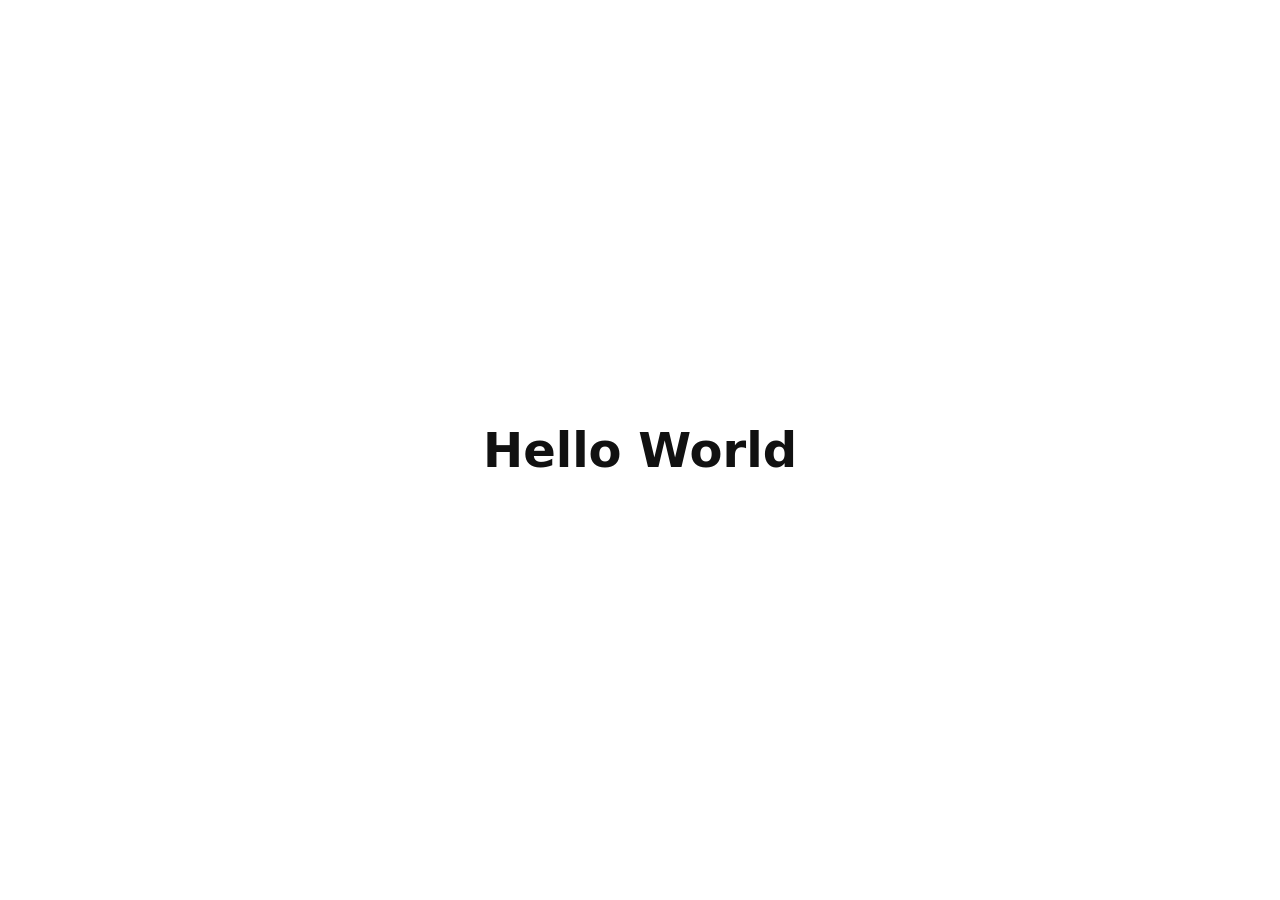
==== index.html @ fd2fc20e "Add hello world website template Co-Authored-By: Claude Opus 5.5 <noreply@anthropic.com>" ====
<!DOCTYPE html>
<html lang="en">
<head>
  <meta charset="UTF-8">
  <meta name="viewport" content="width=device-width, initial-scale=1.0">
  <title>disputeNews</title>
  <link rel="stylesheet" href="css/style.css">
</head>
<body>
  <main>
    <h1 id="greeting">Hello World</h1>
  </main>
  <script src="js/main.js"></script>
</body>
</html>
---- css/style.css ----
*,
*::before,
*::after {
  box-sizing: border-box;
}

body {
  margin: 0;
  min-height: 100vh;
  display: flex;
  align-items: center;
  justify-content: center;
  font-family: system-ui, -apple-system, "Segoe UI", Roboto, sans-serif;
  background: #ffffff;
  color: #111111;
}

h1 {
  font-size: 3rem;
  margin: 0;
}
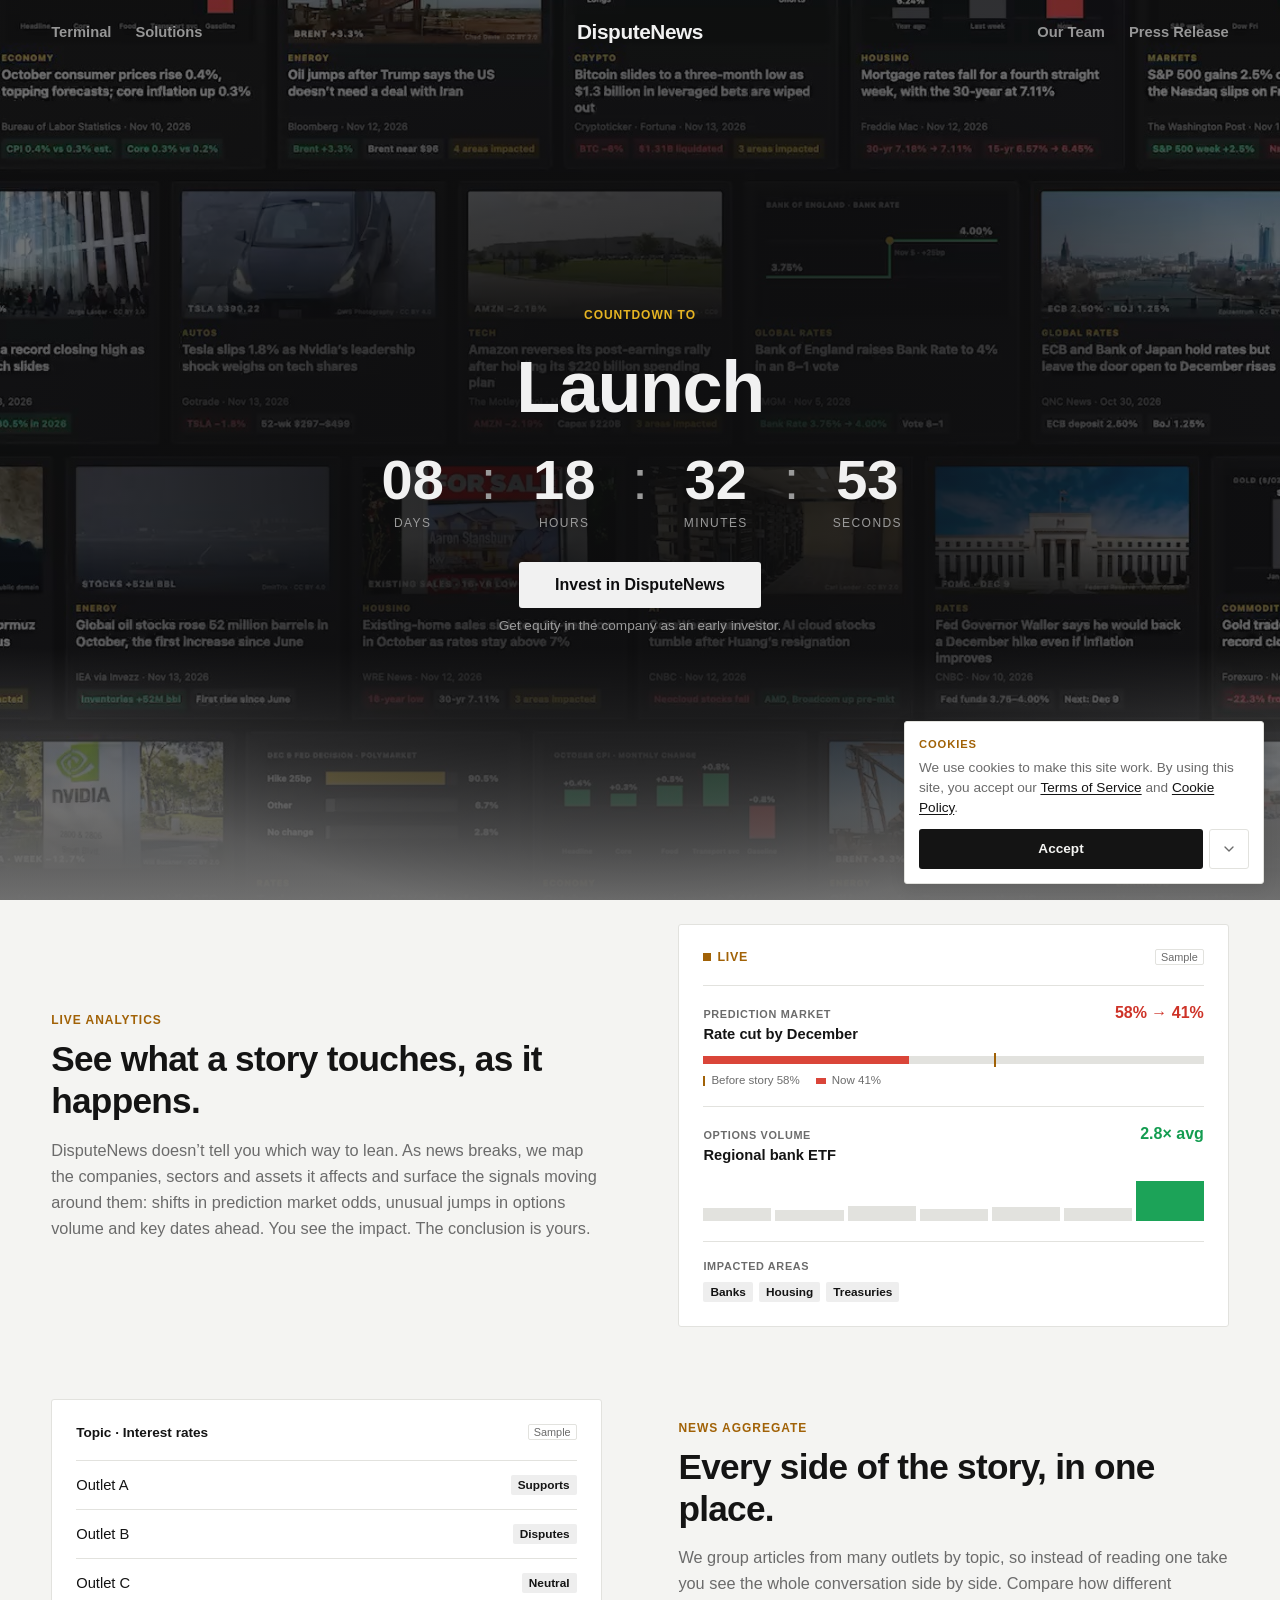
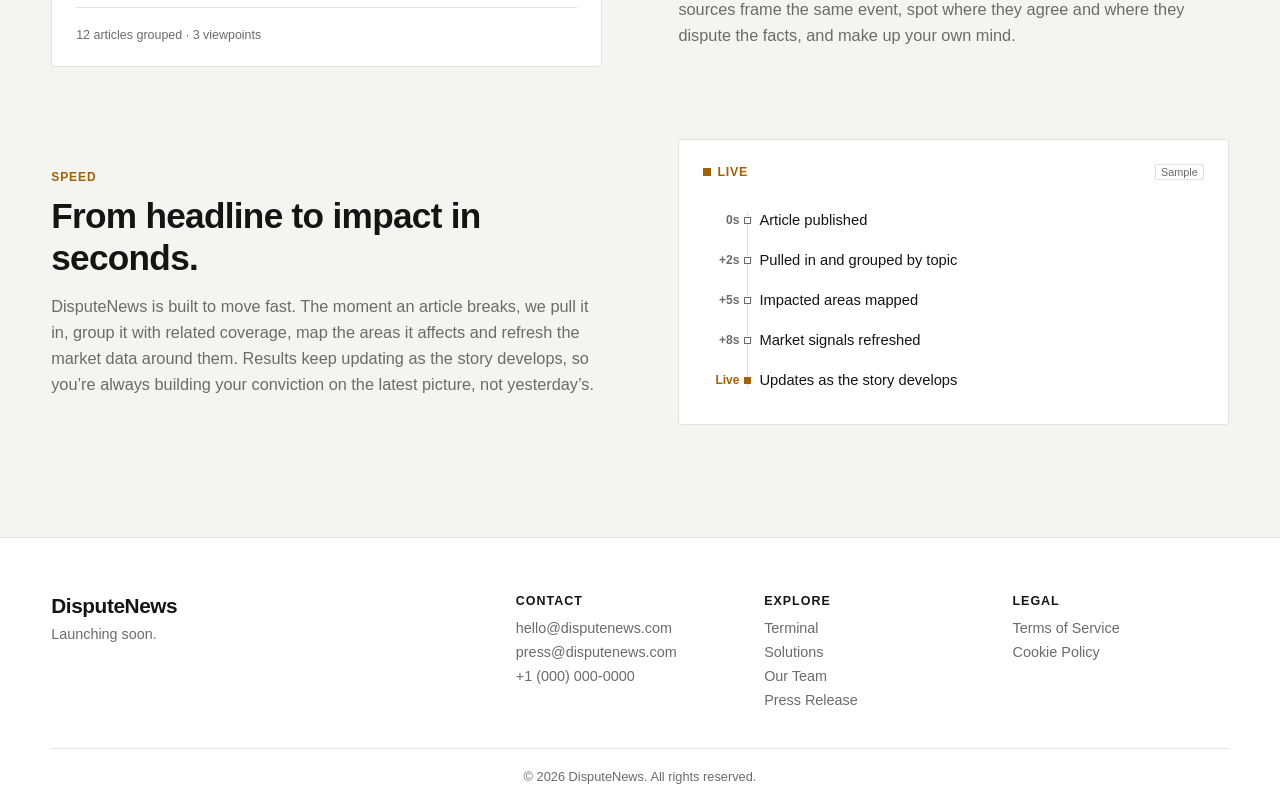
==== commit 8c7764af: "Build out DisputeNews site: pages, hero video, press releases - Homepage: hero video background, lau" ====
--- a/index.html
+++ b/index.html
@@ -3,13 +3,181 @@
 <head>
   <meta charset="UTF-8">
   <meta name="viewport" content="width=device-width, initial-scale=1.0">
-  <title>disputeNews</title>
+  <title>DisputeNews</title>
   <link rel="stylesheet" href="css/style.css">
 </head>
-<body>
+<body class="home">
+  <header class="site-header" id="site-header">
+    <div class="header-inner">
+      <nav class="header-nav header-nav-left" aria-label="Primary">
+        <a href="terminal.html">Terminal</a>
+        <a href="solutions.html">Solutions</a>
+      </nav>
+      <a href="./" class="brand">DisputeNews</a>
+      <nav class="header-nav header-nav-right" aria-label="Secondary">
+        <a href="team.html">Our Team</a>
+        <a href="press.html">Press Release</a>
+      </nav>
+    </div>
+  </header>
+
   <main>
-    <h1 id="greeting">Hello World</h1>
+    <section class="hero">
+      <div class="hero-media" aria-hidden="true">
+        <video class="hero-video" id="hero-video" autoplay muted loop playsinline preload="auto" poster="assets/video/hero-poster.jpg">
+          <source src="assets/video/hero.mp4" type="video/mp4">
+        </video>
+      </div>
+
+      <p class="eyebrow">Countdown to</p>
+      <h1>Launch</h1>
+
+      <div class="countdown" id="countdown" aria-live="polite">
+        <div class="unit"><span class="value" id="cd-days">00</span><span class="label">Days</span></div>
+        <span class="sep">:</span>
+        <div class="unit"><span class="value" id="cd-hours">00</span><span class="label">Hours</span></div>
+        <span class="sep">:</span>
+        <div class="unit"><span class="value" id="cd-minutes">00</span><span class="label">Minutes</span></div>
+        <span class="sep">:</span>
+        <div class="unit"><span class="value" id="cd-seconds">00</span><span class="label">Seconds</span></div>
+      </div>
+
+      <div class="invest">
+        <a href="#invest" class="btn-primary">Invest in DisputeNews</a>
+        <p class="invest-note">Get equity in the company as an early investor.</p>
+      </div>
+    </section>
+
+    <section class="features" aria-label="What DisputeNews offers">
+      <article class="feature" id="analytics">
+        <div class="feature-copy">
+          <span class="tag">Live Analytics</span>
+          <h2>See what a story touches, as it happens.</h2>
+          <p>DisputeNews doesn&rsquo;t tell you which way to lean. As news breaks, we map the companies, sectors and assets it affects and surface the signals moving around them: shifts in prediction market odds, unusual jumps in options volume and key dates ahead. You see the impact. The conclusion is yours.</p>
+        </div>
+        <div class="feature-visual card" aria-hidden="true">
+          <div class="visual-head">
+            <span class="live-badge">LIVE</span>
+            <span class="sample">Sample</span>
+          </div>
+
+          <div class="signal">
+            <div class="signal-top">
+              <span class="signal-label">Prediction market</span>
+              <span class="signal-move move neg" style="--s:.8">58% &rarr; 41%</span>
+            </div>
+            <p class="signal-name">Rate cut by December</p>
+            <div class="dist" style="--from:58%; --to:41%">
+              <span class="dist-fill bar-fill neg" style="--s:.8"></span>
+              <span class="dist-prev"></span>
+            </div>
+            <div class="dist-legend"><span><i class="key key-prev"></i>Before story 58%</span><span><i class="key key-now bar-fill neg" style="--s:.8"></i>Now 41%</span></div>
+          </div>
+
+          <div class="signal">
+            <div class="signal-top">
+              <span class="signal-label">Options volume</span>
+              <span class="signal-move move pos" style="--s:.9">2.8&times; avg</span>
+            </div>
+            <p class="signal-name">Regional bank ETF</p>
+            <div class="vol">
+              <span style="height:30%"></span><span style="height:26%"></span><span style="height:34%"></span>
+              <span style="height:28%"></span><span style="height:32%"></span><span style="height:29%"></span>
+              <span class="vol-jump bar-fill pos" style="height:92%; --s:.9"></span>
+            </div>
+          </div>
+
+          <div class="impacted">
+            <span class="impacted-label">Impacted areas</span>
+            <div class="chips">
+              <span class="chip-s">Banks</span>
+              <span class="chip-s">Housing</span>
+              <span class="chip-s">Treasuries</span>
+            </div>
+          </div>
+        </div>
+      </article>
+
+      <article class="feature feature-flip" id="aggregate">
+        <div class="feature-copy">
+          <span class="tag">News Aggregate</span>
+          <h2>Every side of the story, in one place.</h2>
+          <p>We group articles from many outlets by topic, so instead of reading one take you see the whole conversation side by side. Compare how different sources frame the same event, spot where they agree and where they dispute the facts, and make up your own mind.</p>
+        </div>
+        <div class="feature-visual card" aria-hidden="true">
+          <div class="visual-head">
+            <span class="topic">Topic &middot; Interest rates</span>
+            <span class="sample">Sample</span>
+          </div>
+          <ul class="source-rows">
+            <li><span class="src">Outlet A</span><span class="stance">Supports</span></li>
+            <li><span class="src">Outlet B</span><span class="stance">Disputes</span></li>
+            <li><span class="src">Outlet C</span><span class="stance">Neutral</span></li>
+          </ul>
+          <p class="visual-foot">12 articles grouped &middot; 3 viewpoints</p>
+        </div>
+      </article>
+
+      <article class="feature" id="speed">
+        <div class="feature-copy">
+          <span class="tag">Speed</span>
+          <h2>From headline to impact in seconds.</h2>
+          <p>DisputeNews is built to move fast. The moment an article breaks, we pull it in, group it with related coverage, map the areas it affects and refresh the market data around them. Results keep updating as the story develops, so you&rsquo;re always building your conviction on the latest picture, not yesterday&rsquo;s.</p>
+        </div>
+        <div class="feature-visual card" aria-hidden="true">
+          <div class="visual-head">
+            <span class="live-badge">LIVE</span>
+            <span class="sample">Sample</span>
+          </div>
+          <ol class="pipeline">
+            <li><span class="step-time">0s</span><span class="step-name">Article published</span></li>
+            <li><span class="step-time">+2s</span><span class="step-name">Pulled in and grouped by topic</span></li>
+            <li><span class="step-time">+5s</span><span class="step-name">Impacted areas mapped</span></li>
+            <li><span class="step-time">+8s</span><span class="step-name">Market signals refreshed</span></li>
+            <li class="step-live"><span class="step-time">Live</span><span class="step-name">Updates as the story develops</span></li>
+          </ol>
+        </div>
+      </article>
+    </section>
   </main>
+
+  <footer class="site-footer" id="contact">
+    <div class="footer-inner">
+      <div class="footer-col footer-brand">
+        <span class="brand">DisputeNews</span>
+        <p class="footer-tagline">Launching soon.</p>
+      </div>
+
+      <div class="footer-col">
+        <h2 class="footer-heading">Contact</h2>
+        <ul class="footer-list">
+          <li><a href="mailto:hello@disputenews.com">hello@disputenews.com</a></li>
+          <li><a href="mailto:press@disputenews.com">press@disputenews.com</a></li>
+          <li><a href="tel:+10000000000">+1 (000) 000-0000</a></li>
+        </ul>
+      </div>
+
+      <div class="footer-col">
+        <h2 class="footer-heading">Explore</h2>
+        <ul class="footer-list">
+          <li><a href="terminal.html">Terminal</a></li>
+          <li><a href="solutions.html">Solutions</a></li>
+          <li><a href="team.html">Our Team</a></li>
+          <li><a href="press.html">Press Release</a></li>
+        </ul>
+      </div>
+
+      <div class="footer-col">
+        <h2 class="footer-heading">Legal</h2>
+        <ul class="footer-list">
+          <li><a href="terms.html">Terms of Service</a></li>
+          <li><a href="cookies.html">Cookie Policy</a></li>
+        </ul>
+      </div>
+    </div>
+    <p class="footer-copy">&copy; <span id="year"></span> DisputeNews. All rights reserved.</p>
+  </footer>
+
   <script src="js/main.js"></script>
 </body>
 </html>
--- a/css/style.css
+++ b/css/style.css
@@ -4,18 +4,1424 @@
   box-sizing: border-box;
 }
 
+:root {
+  /* Theme tokens shared with the disputeNews app */
+  --bg: #f4f4f2; --surface: #ffffff; --text: #141414; --muted: #6b6b6b;
+  --line: #e2e2de;
+  --bull: #0e9f4f; --bear: #d92d20; --amber: #a16207; --accent: var(--amber);
+  --bar: #0a0a0a; --bar-fg: #ffffff; --bar-line: #222;
+  --r: 3px;
+  --header-h: 64px;
+  --page-bg: var(--bg);
+  /* Layout: content spans the screen with a responsive side margin */
+  --gutter: clamp(16px, 4vw, 72px);
+  --page-max: 1920px;   /* includes side padding; content lines up with the header on screens up to 1920px */
+}
+
+@media (prefers-color-scheme: dark) {
+  :root:not([data-theme="light"]) {
+    --bg: #0e0e0f; --surface: #18181a; --text: #f1f1f1; --muted: #9a9a9a;
+    --line: #2a2a2d;
+    --bull: #2ed47a; --bear: #ff4d4d; --amber: #e6b422; --accent: var(--amber);
+    --bar: #000000; --bar-line: #1f1f22;
+  }
+}
+
+:root[data-theme="dark"] {
+  --bg: #0e0e0f; --surface: #18181a; --text: #f1f1f1; --muted: #9a9a9a;
+  --line: #2a2a2d;
+  --bull: #2ed47a; --bear: #ff4d4d; --amber: #e6b422; --accent: var(--amber);
+  --bar: #000000; --bar-line: #1f1f22;
+}
+
+html {
+  scroll-behavior: smooth;
+}
+
 body {
   margin: 0;
+  font-family: -apple-system, BlinkMacSystemFont, "Segoe UI", Roboto, sans-serif;
+  background: var(--bg);
+  color: var(--text);
+  -webkit-tap-highlight-color: transparent;
+  transition: background 0.25s, color 0.25s;
+}
+
+a {
+  color: inherit;
+}
+
+/* ---------- Header ---------- */
+.site-header {
+  position: fixed;
+  inset: 0 0 auto 0;
+  height: var(--header-h);
+  z-index: 10;
+  background: transparent;
+  color: var(--text);
+  border-bottom: 1px solid transparent;
+  transition: background-color 0.25s ease, color 0.25s ease, border-color 0.25s ease;
+}
+
+/* Homepage: light header text while it floats over the dark hero video */
+body.home .site-header:not(.scrolled) {
+  color: #f1f1f1;
+}
+
+.site-header.scrolled {
+  background: var(--bar);
+  color: var(--bar-fg);
+  border-bottom-color: var(--bar-line);
+}
+
+.header-inner {
+  height: 100%;
+  max-width: var(--page-max);
+  margin: 0 auto;
+  padding: 0 var(--gutter);
+  display: grid;
+  grid-template-columns: 1fr auto 1fr;
+  align-items: center;
+}
+
+.brand {
+  font-size: 1.3rem;
+  font-weight: 700;
+  letter-spacing: -0.02em;
+  text-decoration: none;
+}
+
+.header-nav {
+  display: flex;
+  gap: 24px;
+}
+
+.header-nav-left {
+  justify-self: start;
+}
+
+.header-nav-right {
+  justify-self: end;
+}
+
+.header-nav a {
+  font-size: 0.92rem;
+  font-weight: 600;
+  text-decoration: none;
+  color: inherit;
+  opacity: 0.6;
+  transition: opacity 0.2s ease;
+}
+
+.header-nav a:hover {
+  opacity: 1;
+}
+
+/* ---------- Hero ---------- */
+.hero {
+  /* The hero is always dark so it matches the dark background video */
+  --bg: #0e0e0f; --surface: #18181a; --text: #f1f1f1; --muted: #9a9a9a;
+  --line: #2a2a2d; --amber: #e6b422; --accent: var(--amber);
+  background: var(--bg);
+  color: var(--text);
+  position: relative;
+  isolation: isolate;
+  overflow: hidden;
   min-height: 100vh;
-  display: flex;
+  padding: calc(var(--header-h) + 24px) var(--gutter) 48px;
+  display: flex;
+  flex-direction: column;
   align-items: center;
   justify-content: center;
-  font-family: system-ui, -apple-system, "Segoe UI", Roboto, sans-serif;
-  background: #ffffff;
-  color: #111111;
-}
-
-h1 {
-  font-size: 3rem;
-  margin: 0;
-}
+  text-align: center;
+  gap: 24px;
+}
+
+/* Hero background video: scrolling story cards, dimmed so the countdown stays readable */
+.hero-media {
+  position: absolute;
+  inset: 0;
+  z-index: -1;
+  background: var(--bg) url("../assets/video/hero-poster.jpg") center / cover no-repeat;
+}
+
+.hero-video {
+  width: 100%;
+  height: 100%;
+  object-fit: cover;
+  transition: opacity 0.5s ease;
+}
+
+.hero-video.fading {
+  opacity: 0;
+}
+
+.hero-media::after {
+  content: "";
+  position: absolute;
+  inset: 0;
+  background:
+    radial-gradient(ellipse 55% 50% at 50% 52%,
+      color-mix(in srgb, var(--bg) 92%, transparent) 0%,
+      color-mix(in srgb, var(--bg) 80%, transparent) 60%,
+      color-mix(in srgb, var(--bg) 58%, transparent) 100%),
+    linear-gradient(to bottom, transparent 72%, var(--page-bg) 100%);
+}
+
+@media (prefers-reduced-motion: reduce) {
+  .hero-video { display: none; }
+}
+
+.eyebrow {
+  margin: 0;
+  font-size: 0.75rem;
+  font-weight: 800;
+  text-transform: uppercase;
+  letter-spacing: 0.08em;
+  color: var(--amber);
+}
+
+.hero h1 {
+  margin: 0;
+  font-size: clamp(2.5rem, 8vw, 4.5rem);
+  letter-spacing: -0.02em;
+}
+
+.countdown {
+  display: flex;
+  align-items: flex-start;
+  gap: clamp(8px, 2vw, 20px);
+}
+
+.unit {
+  display: flex;
+  flex-direction: column;
+  align-items: center;
+  min-width: clamp(56px, 14vw, 96px);
+}
+
+.value {
+  font-size: clamp(2rem, 7vw, 3.5rem);
+  font-weight: 600;
+  font-variant-numeric: tabular-nums;
+  line-height: 1;
+}
+
+.label {
+  margin-top: 8px;
+  font-size: 0.75rem;
+  text-transform: uppercase;
+  letter-spacing: 0.12em;
+  color: var(--muted);
+}
+
+.sep {
+  font-size: clamp(2rem, 7vw, 3.5rem);
+  font-weight: 300;
+  line-height: 1;
+  color: var(--muted);
+}
+
+.invest {
+  display: flex;
+  flex-direction: column;
+  align-items: center;
+  gap: 10px;
+  margin-top: 8px;
+}
+
+.invest-note {
+  margin: 0;
+  font-size: 0.85rem;
+  color: var(--muted);
+}
+
+.btn-primary {
+  display: inline-block;
+  padding: 14px 36px;
+  border-radius: var(--r);
+  background: var(--text);
+  color: var(--bg);
+  font-weight: 600;
+  text-decoration: none;
+  transition: transform 0.15s ease, opacity 0.15s ease;
+}
+
+.btn-primary:hover {
+  opacity: 0.85;
+}
+
+.btn-primary:active {
+  transform: scale(0.97);
+}
+
+/* ---------- Feature sections ---------- */
+.features {
+  max-width: var(--page-max);
+  margin: 0 auto;
+  padding: 24px var(--gutter) 112px;
+  display: grid;
+  gap: 72px;
+}
+
+.feature {
+  display: grid;
+  grid-template-columns: 1fr 1fr;
+  gap: clamp(32px, 6vw, 120px);
+  align-items: center;
+  scroll-margin-top: calc(var(--header-h) + 24px);
+}
+
+.feature-flip .feature-copy {
+  order: 2;
+}
+
+.tag {
+  display: inline-block;
+  font-size: 0.75rem;
+  font-weight: 800;
+  letter-spacing: 0.08em;
+  text-transform: uppercase;
+  color: var(--amber);
+}
+
+.feature h2 {
+  margin: 10px 0 14px;
+  font-size: clamp(1.6rem, 3.5vw, 2.2rem);
+  line-height: 1.2;
+  letter-spacing: -0.02em;
+}
+
+.feature-copy p {
+  margin: 0;
+  font-size: 1.02rem;
+  line-height: 1.6;
+  color: var(--muted);
+}
+
+.card {
+  background: var(--surface);
+  border: 1px solid var(--line);
+  border-radius: var(--r);
+}
+
+.feature-visual {
+  padding: 24px;
+  display: grid;
+  gap: 20px;
+}
+
+.visual-head {
+  display: flex;
+  align-items: center;
+  justify-content: space-between;
+}
+
+.live-badge {
+  display: inline-flex;
+  align-items: center;
+  gap: 6px;
+  font-size: 0.78rem;
+  font-weight: 700;
+  letter-spacing: 0.06em;
+  color: var(--accent);
+}
+
+.live-badge::before {
+  content: "";
+  width: 8px;
+  height: 8px;
+  background: var(--accent);
+  animation: pulse 1.4s ease-in-out infinite;
+}
+
+@keyframes pulse {
+  50% { opacity: 0.25; }
+}
+
+.sample {
+  font-size: 0.68rem;
+  color: var(--muted);
+  border: 1px solid var(--line);
+  padding: 1px 5px;
+  border-radius: 2px;
+}
+
+.topic {
+  font-size: 0.85rem;
+  font-weight: 700;
+}
+
+.up { color: var(--bull); }
+.down { color: var(--bear); }
+.hl { color: var(--amber); }
+
+.chips {
+  display: flex;
+  flex-wrap: wrap;
+  gap: 6px;
+}
+
+.chip-s,
+.stance {
+  display: inline-flex;
+  align-items: center;
+  gap: 4px;
+  font-size: 0.74rem;
+  font-weight: 700;
+  padding: 3px 7px;
+  border-radius: 2px;
+  font-variant-numeric: tabular-nums;
+}
+
+.chip-s.up, .stance.up { background: color-mix(in srgb, var(--bull) 14%, transparent); }
+.chip-s.down, .stance.down { background: color-mix(in srgb, var(--bear) 14%, transparent); }
+.chip-s.hl, .stance.hl { background: color-mix(in srgb, var(--amber) 16%, transparent); }
+
+.signal {
+  padding-top: 18px;
+  border-top: 1px solid var(--line);
+}
+
+.signal-top {
+  display: flex;
+  justify-content: space-between;
+  align-items: baseline;
+  gap: 10px;
+}
+
+.signal-label,
+.impacted-label {
+  font-size: 0.68rem;
+  font-weight: 800;
+  letter-spacing: 0.06em;
+  text-transform: uppercase;
+  color: var(--muted);
+}
+
+.signal-move {
+  font-weight: 800;
+  font-variant-numeric: tabular-nums;
+}
+
+.signal-name {
+  margin: 4px 0 14px;
+  font-size: 0.92rem;
+  font-weight: 600;
+}
+
+/* Prediction market: probability now, with a tick where it was before the story */
+.dist {
+  position: relative;
+  height: 8px;
+  background: var(--line);
+}
+
+.dist-fill {
+  position: absolute;
+  inset: 0 auto 0 0;
+  width: var(--to);
+  background: var(--text);
+}
+
+.dist-prev {
+  position: absolute;
+  top: -3px;
+  bottom: -3px;
+  left: var(--from);
+  width: 2px;
+  background: var(--amber);
+}
+
+.dist-legend {
+  display: flex;
+  gap: 16px;
+  margin-top: 10px;
+  font-size: 0.72rem;
+  color: var(--muted);
+}
+
+.key {
+  display: inline-block;
+  margin-right: 6px;
+  vertical-align: middle;
+}
+
+.key-prev {
+  width: 2px;
+  height: 10px;
+  background: var(--amber);
+}
+
+.key-now {
+  width: 10px;
+  height: 6px;
+  background: var(--text);
+}
+
+.stance {
+  background: color-mix(in srgb, var(--text) 7%, transparent);
+}
+
+/* Options volume: recent days, with today's jump highlighted */
+.vol {
+  display: flex;
+  align-items: flex-end;
+  gap: 4px;
+  height: 44px;
+}
+
+.vol span {
+  flex: 1;
+  background: var(--line);
+}
+
+.vol .vol-jump {
+  background: var(--amber);
+}
+
+.impacted {
+  display: grid;
+  gap: 10px;
+  padding-top: 18px;
+  border-top: 1px solid var(--line);
+}
+
+.chip-s:not(.up):not(.down):not(.hl):not(.pos):not(.neg) {
+  background: color-mix(in srgb, var(--text) 7%, transparent);
+}
+
+/* Direction of change: green = stat went up, red = stat went down.
+   --s (0 to 1) sets strength by size of the move, so small moves stay soft. */
+.pos { --dir: var(--bull); }
+.neg { --dir: var(--bear); }
+.move.pos, .move.neg { color: color-mix(in srgb, var(--dir) calc(50% + var(--s, .5) * 50%), var(--muted)); }
+.chip-s.pos, .chip-s.neg {
+  color: color-mix(in srgb, var(--dir) calc(55% + var(--s, .5) * 45%), var(--muted));
+  background: color-mix(in srgb, var(--dir) calc(5% + var(--s, .5) * 13%), transparent);
+}
+.bar-fill.pos, .bar-fill.neg { background: color-mix(in srgb, var(--dir) calc(35% + var(--s, .5) * 65%), var(--line)); }
+
+/* Speed: article-to-user pipeline */
+.pipeline {
+  list-style: none;
+  margin: 0;
+  padding: 0;
+  position: relative;
+}
+
+.pipeline::before {
+  content: "";
+  position: absolute;
+  top: 12px;
+  bottom: 12px;
+  left: 44px;
+  width: 1px;
+  background: var(--line);
+}
+
+.pipeline li {
+  position: relative;
+  display: grid;
+  grid-template-columns: 36px 1fr;
+  gap: 20px;
+  align-items: center;
+  padding: 12px 0;
+  font-size: 0.92rem;
+}
+
+.pipeline li::after {
+  content: "";
+  position: absolute;
+  left: 41px;
+  top: 50%;
+  width: 7px;
+  height: 7px;
+  margin-top: -3.5px;
+  background: var(--surface);
+  border: 1px solid var(--muted);
+}
+
+.step-time {
+  font-size: 0.75rem;
+  font-weight: 700;
+  font-variant-numeric: tabular-nums;
+  color: var(--muted);
+  text-align: right;
+}
+
+.step-live .step-time {
+  color: var(--accent);
+}
+
+.step-live::after {
+  background: var(--accent) !important;
+  border-color: var(--accent) !important;
+  animation: pulse 1.4s ease-in-out infinite;
+}
+
+@media (prefers-reduced-motion: reduce) {
+  .step-live::after { animation: none; }
+}
+
+.source-rows {
+  list-style: none;
+  margin: 0;
+  padding: 0;
+}
+
+.source-rows li {
+  display: flex;
+  justify-content: space-between;
+  align-items: center;
+  padding: 14px 0;
+  border-bottom: 1px solid var(--line);
+  font-size: 0.92rem;
+}
+
+.source-rows li:first-child {
+  border-top: 1px solid var(--line);
+}
+
+.visual-foot {
+  margin: 0;
+  font-size: 0.78rem;
+  color: var(--muted);
+}
+
+@media (prefers-reduced-motion: reduce) {
+  .live-badge::before { animation: none; }
+}
+
+/* ---------- Footer ---------- */
+.site-footer {
+  padding: 56px var(--gutter) 24px;
+  color: var(--muted);
+  font-size: 0.9rem;
+  background: var(--surface);
+  border-top: 1px solid var(--line);
+}
+
+.footer-inner {
+  max-width: var(--page-max);
+  margin: 0 auto;
+  display: grid;
+  grid-template-columns: 2fr 1fr 1fr 1fr;
+  gap: 32px;
+}
+
+.footer-brand .brand {
+  color: var(--text);
+}
+
+.footer-tagline {
+  margin: 8px 0 0;
+}
+
+.footer-heading {
+  margin: 0 0 12px;
+  font-size: 0.78rem;
+  font-weight: 800;
+  text-transform: uppercase;
+  letter-spacing: 0.08em;
+  color: var(--text);
+}
+
+.footer-list {
+  list-style: none;
+  margin: 0;
+  padding: 0;
+  display: grid;
+  gap: 8px;
+}
+
+.footer-list a {
+  text-decoration: none;
+  transition: color 0.2s ease;
+}
+
+.footer-list a:hover {
+  color: var(--text);
+}
+
+.footer-copy {
+  max-width: var(--page-max);
+  margin: 40px auto 0;
+  padding-top: 20px;
+  border-top: 1px solid var(--line);
+  font-size: 0.8rem;
+  text-align: center;
+}
+
+/* ---------- Legal pages ---------- */
+.legal {
+  max-width: 880px;
+  margin: 0 auto;
+  padding: calc(var(--header-h) + 48px) var(--gutter) 64px;
+  line-height: 1.65;
+}
+
+.legal h1 {
+  margin: 0;
+  font-size: clamp(2rem, 6vw, 2.75rem);
+  letter-spacing: -0.02em;
+}
+
+.legal h2 {
+  margin: 32px 0 8px;
+  font-size: 1.15rem;
+}
+
+.legal p {
+  margin: 0 0 12px;
+}
+
+.legal a {
+  color: var(--amber);
+}
+
+.legal-updated {
+  color: var(--muted);
+  font-size: 0.9rem;
+}
+
+.draft-note {
+  margin-bottom: 24px !important;
+  padding: 10px 14px;
+  border-left: 3px solid var(--amber);
+  border-radius: 0 var(--r) var(--r) 0;
+  background: color-mix(in srgb, var(--amber) 8%, var(--surface));
+  font-size: 0.88rem;
+}
+
+/* ---------- Team page ---------- */
+.team-page {
+  max-width: var(--page-max);
+  margin: 0 auto;
+  padding: calc(var(--header-h) + 64px) var(--gutter) 112px;
+}
+
+.team-intro {
+  max-width: 820px;
+}
+
+.team-intro h1 {
+  margin: 10px 0 16px;
+  font-size: clamp(2rem, 5vw, 2.8rem);
+  line-height: 1.15;
+  letter-spacing: -0.02em;
+}
+
+.team-intro p,
+.team-outcome p,
+.person p {
+  margin: 0;
+  line-height: 1.6;
+  color: var(--muted);
+}
+
+.team-intro p {
+  font-size: 1.05rem;
+}
+
+.team-grid {
+  display: grid;
+  grid-template-columns: 1fr 1fr;
+  gap: 16px;
+  margin: 48px 0;
+}
+
+.person {
+  padding: 20px;
+  display: grid;
+  gap: 14px;
+  align-content: start;
+}
+
+.person-head {
+  display: flex;
+  align-items: center;
+  gap: 12px;
+}
+
+.avatar {
+  width: 48px;
+  height: 48px;
+  flex: none;
+  display: grid;
+  place-items: center;
+  border-radius: var(--r);
+  background: color-mix(in srgb, var(--text) 8%, transparent);
+  font-weight: 700;
+  color: var(--muted);
+}
+
+.person-name {
+  margin: 0;
+  font-size: 1.1rem;
+}
+
+.person-role {
+  margin: 2px 0 0 !important;
+  font-size: 0.82rem;
+}
+
+.team-outcome {
+  max-width: 820px;
+  padding: 14px 16px;
+  border-left: 3px solid var(--amber);
+  border-radius: 0 var(--r) var(--r) 0;
+  background: color-mix(in srgb, var(--amber) 8%, var(--surface));
+}
+
+.team-outcome h2 {
+  margin: 0 0 6px;
+  font-size: 1.05rem;
+}
+
+/* ---------- Solutions page ---------- */
+.solutions-page {
+  max-width: var(--page-max);
+  margin: 0 auto;
+  padding: calc(var(--header-h) + 64px) var(--gutter) 112px;
+}
+
+.solution-grid {
+  display: grid;
+  grid-template-columns: repeat(auto-fit, minmax(340px, 1fr));
+  gap: 16px;
+  margin: 48px 0;
+}
+
+.solution {
+  padding: 22px;
+}
+
+.solution h2 {
+  margin: 8px 0 8px;
+  font-size: 1.25rem;
+  letter-spacing: -0.01em;
+}
+
+.solution > p {
+  margin: 0 0 14px;
+  line-height: 1.55;
+  color: var(--muted);
+}
+
+.solution-list {
+  list-style: none;
+  margin: 0;
+  padding: 0;
+}
+
+.solution-list li {
+  padding: 10px 0;
+  border-top: 1px solid var(--line);
+  font-size: 0.92rem;
+  line-height: 1.5;
+  color: var(--muted);
+}
+
+.solution-list strong {
+  color: var(--text);
+}
+
+.team-outcome a {
+  color: var(--text);
+}
+
+/* ---------- Terminal login ---------- */
+.auth-page {
+  min-height: 100vh;
+  display: grid;
+  place-items: center;
+  padding: calc(var(--header-h) + 32px) var(--gutter) 64px;
+}
+
+.auth-card {
+  width: 100%;
+  max-width: 380px;
+  padding: 28px 24px;
+}
+
+.auth-card h1 {
+  margin: 8px 0 4px;
+  font-size: 1.6rem;
+  letter-spacing: -0.02em;
+}
+
+.auth-sub {
+  margin: 0 0 22px;
+  color: var(--muted);
+  font-size: 0.92rem;
+}
+
+.auth-form {
+  display: grid;
+  gap: 14px;
+}
+
+.field {
+  display: grid;
+  gap: 6px;
+  font-size: 0.82rem;
+  font-weight: 600;
+}
+
+.field-row {
+  display: flex;
+  justify-content: space-between;
+}
+
+.field-link,
+.auth-foot a {
+  color: var(--muted);
+  font-weight: 500;
+}
+
+.field input {
+  width: 100%;
+  padding: 11px 12px;
+  border: 1px solid var(--line);
+  border-radius: var(--r);
+  background: var(--bg);
+  color: var(--text);
+  font: inherit;
+  font-size: 0.95rem;
+  font-weight: 400;
+}
+
+.field input:focus {
+  outline: 2px solid var(--amber);
+  outline-offset: -1px;
+  border-color: transparent;
+}
+
+.check {
+  display: flex;
+  align-items: center;
+  gap: 8px;
+  font-size: 0.85rem;
+  color: var(--muted);
+}
+
+.check input {
+  accent-color: var(--text);
+}
+
+.btn-block {
+  width: 100%;
+  margin-top: 4px;
+  border: 0;
+  font: inherit;
+  font-weight: 600;
+  cursor: pointer;
+  text-align: center;
+}
+
+.auth-msg {
+  margin: 0;
+  padding: 10px 12px;
+  border-left: 3px solid var(--amber);
+  border-radius: 0 var(--r) var(--r) 0;
+  background: color-mix(in srgb, var(--amber) 8%, var(--surface));
+  font-size: 0.85rem;
+}
+
+.auth-foot {
+  margin: 20px 0 0;
+  padding-top: 16px;
+  border-top: 1px solid var(--line);
+  font-size: 0.85rem;
+  color: var(--muted);
+  text-align: center;
+}
+
+/* ---------- Press pages ---------- */
+.press-page {
+  max-width: var(--page-max);
+  margin: 0 auto;
+  padding: calc(var(--header-h) + 64px) var(--gutter) 112px;
+}
+
+.release-head {
+  display: flex;
+  align-items: center;
+  justify-content: space-between;
+  gap: 16px;
+  margin: 48px 0 14px;
+}
+
+.release-head-title {
+  margin: 0;
+  font-size: 0.78rem;
+  font-weight: 800;
+  letter-spacing: 0.08em;
+  text-transform: uppercase;
+  color: var(--muted);
+}
+
+.scroll-btns {
+  display: flex;
+  gap: 6px;
+}
+
+.scroll-btns[hidden] {
+  display: none;
+}
+
+.scroll-btn {
+  width: 36px;
+  height: 36px;
+  display: grid;
+  place-items: center;
+  border: 1px solid var(--line);
+  border-radius: var(--r);
+  background: var(--surface);
+  color: var(--text);
+  font: inherit;
+  font-size: 1rem;
+  cursor: pointer;
+}
+
+.scroll-btn:disabled {
+  opacity: 0.35;
+  cursor: default;
+}
+
+/* Horizontal, swipeable row of release cards */
+.release-list {
+  display: flex;
+  gap: 16px;
+  overflow-x: auto;
+  scroll-snap-type: x mandatory;
+  scroll-behavior: smooth;
+  overscroll-behavior-x: contain;
+  /* Bleed to the screen edges so peeking cards aren't clipped at the page margin */
+  margin: 0 calc(-1 * var(--gutter)) 48px;
+  padding: 0 var(--gutter) 6px;
+  scroll-padding: 0 var(--gutter);
+  scrollbar-width: none;
+}
+
+.release-list::-webkit-scrollbar {
+  display: none;
+}
+
+.release-list:focus-visible {
+  outline: 2px solid var(--amber);
+  outline-offset: 4px;
+}
+
+.release-card {
+  /* One release fills the whole row; scroll sideways for the next */
+  flex: 0 0 100%;
+  scroll-snap-align: start;
+  padding: clamp(24px, 3vw, 40px);
+  display: flex;
+  flex-direction: column;
+  gap: 10px;
+}
+
+.release-card .release-link {
+  margin-top: auto;
+}
+
+.release-meta {
+  display: flex;
+  align-items: center;
+  gap: 10px;
+  font-size: 0.82rem;
+  color: var(--muted);
+}
+
+.release-kind {
+  font-size: 0.68rem;
+  font-weight: 800;
+  letter-spacing: 0.06em;
+  text-transform: uppercase;
+  color: var(--amber);
+}
+
+.release-card h2 {
+  margin: 0;
+  max-width: 1000px;
+  font-size: clamp(1.3rem, 2.4vw, 2rem);
+  line-height: 1.3;
+  letter-spacing: -0.01em;
+}
+
+.release-card h2 a {
+  text-decoration: none;
+}
+
+.release-card p {
+  margin: 0;
+  max-width: 820px;
+  line-height: 1.55;
+  color: var(--muted);
+}
+
+.release-link {
+  margin-top: 4px;
+  font-size: 0.9rem;
+  font-weight: 600;
+  color: var(--text);
+}
+
+.press-page .team-intro a {
+  color: var(--text);
+}
+
+.back-link {
+  display: inline-block;
+  margin-bottom: 20px;
+  font-size: 0.88rem;
+  color: var(--muted) !important;
+  text-decoration: none;
+}
+
+.release h1 {
+  margin: 10px 0 12px;
+  line-height: 1.15;
+}
+
+.release-sub {
+  font-size: 1.15rem;
+  color: var(--muted);
+  line-height: 1.5;
+}
+
+.release-points {
+  margin: 0 0 12px;
+  padding-left: 20px;
+}
+
+.release-points li {
+  margin-bottom: 10px;
+}
+
+.release-quote {
+  margin: 28px 0;
+  padding: 14px 18px;
+  border-left: 3px solid var(--amber);
+  border-radius: 0 var(--r) var(--r) 0;
+  background: color-mix(in srgb, var(--amber) 8%, var(--surface));
+}
+
+.release-quote p {
+  margin: 0 0 8px;
+  font-size: 1.08rem;
+}
+
+.release-quote footer {
+  font-size: 0.88rem;
+  color: var(--muted);
+}
+
+.release-disclaimer {
+  margin-top: 32px !important;
+  font-size: 0.82rem;
+  color: var(--muted);
+}
+
+.release-end {
+  text-align: center;
+  color: var(--muted);
+}
+
+/* ---------- Cookie notice ---------- */
+.cookie-notice {
+  position: fixed;
+  right: 16px;
+  bottom: 16px;
+  z-index: 20;
+  width: min(360px, calc(100vw - 32px));
+  padding: 14px;
+  background: var(--surface);
+  color: var(--text);
+  border: 1px solid var(--line);
+  border-radius: var(--r);
+  box-shadow: 0 4px 16px rgba(0, 0, 0, 0.08);
+  font-size: 0.85rem;
+  line-height: 1.45;
+  animation: notice-in 0.3s cubic-bezier(0.2, 0.8, 0.2, 1);
+}
+
+.cookie-notice .tag {
+  display: block;
+  margin-bottom: 6px;
+  font-size: 0.7rem;
+  font-weight: 800;
+  letter-spacing: 0.08em;
+  text-transform: uppercase;
+  color: var(--amber);
+}
+
+.cookie-notice p {
+  margin: 0 0 12px;
+  color: var(--muted);
+}
+
+.cookie-notice a {
+  color: var(--text);
+  text-decoration: underline;
+  text-underline-offset: 2px;
+}
+
+.cookie-actions {
+  display: flex;
+  gap: 6px;
+}
+
+.cookie-notice button {
+  border: 0;
+  border-radius: var(--r);
+  font: inherit;
+  font-weight: 600;
+  cursor: pointer;
+}
+
+.cookie-accept {
+  flex: 1;
+  padding: 10px 14px;
+  background: var(--text);
+  color: var(--bg);
+}
+
+.cookie-toggle {
+  width: 40px;
+  display: grid;
+  place-items: center;
+  background: transparent;
+  color: var(--muted);
+  border: 1px solid var(--line) !important;
+}
+
+.cookie-toggle svg {
+  transition: transform 0.2s ease;
+}
+
+.cookie-toggle[aria-expanded="true"] svg {
+  transform: rotate(180deg);
+}
+
+.cookie-options {
+  margin-top: 8px;
+  padding-top: 8px;
+  border-top: 1px solid var(--line);
+}
+
+.cookie-necessary {
+  padding: 4px 0;
+  background: none;
+  color: var(--muted);
+  font-size: 0.8rem;
+  font-weight: 500 !important;
+  text-decoration: underline;
+  text-underline-offset: 2px;
+}
+
+.cookie-necessary:hover {
+  color: var(--text);
+}
+
+.cookie-accept:active {
+  transform: scale(0.99);
+}
+
+@keyframes notice-in {
+  from { opacity: 0; transform: translateY(10px); }
+}
+
+@media (prefers-reduced-motion: reduce) {
+  .cookie-notice { animation: none; }
+}
+
+/* ---------- Menu button + drawer (narrow screens) ---------- */
+.menu-btn {
+  display: none;
+  width: 44px;
+  height: 44px;
+  margin-right: -10px;
+  place-items: center;
+  border: 0;
+  border-radius: var(--r);
+  background: none;
+  color: inherit;
+  cursor: pointer;
+}
+
+.menu-btn:active {
+  background: color-mix(in srgb, currentColor 12%, transparent);
+}
+
+.bars {
+  width: 22px;
+  height: 16px;
+  position: relative;
+}
+
+.bars span {
+  position: absolute;
+  left: 0;
+  width: 100%;
+  height: 2px;
+  background: currentColor;
+  transition: transform 0.25s, opacity 0.2s, top 0.25s;
+}
+
+.bars span:nth-child(1) { top: 0; }
+.bars span:nth-child(2) { top: 7px; }
+.bars span:nth-child(3) { top: 14px; }
+.menu-open .bars span:nth-child(1) { top: 7px; transform: rotate(45deg); }
+.menu-open .bars span:nth-child(2) { opacity: 0; }
+.menu-open .bars span:nth-child(3) { top: 7px; transform: rotate(-45deg); }
+
+.scrim {
+  position: fixed;
+  inset: 0;
+  z-index: 30;
+  background: rgba(0, 0, 0, 0.4);
+  opacity: 0;
+  pointer-events: none;
+  transition: opacity 0.25s;
+}
+
+.scrim.on {
+  opacity: 1;
+  pointer-events: auto;
+}
+
+.drawer {
+  position: fixed;
+  top: 0;
+  right: 0;
+  bottom: 0;
+  z-index: 31;
+  width: min(82vw, 320px);
+  padding: 16px 0;
+  background: var(--surface);
+  color: var(--text);
+  border-left: 1px solid var(--line);
+  transform: translateX(100%);
+  visibility: hidden;
+  transition: transform 0.3s cubic-bezier(0.2, 0.8, 0.2, 1), visibility 0s 0.3s;
+  display: flex;
+  flex-direction: column;
+}
+
+.drawer.on {
+  transform: none;
+  visibility: visible;
+  transition: transform 0.3s cubic-bezier(0.2, 0.8, 0.2, 1), visibility 0s;
+}
+
+.drawer-head {
+  display: flex;
+  align-items: center;
+  justify-content: space-between;
+  padding: 0 10px 12px 20px;
+  border-bottom: 1px solid var(--line);
+}
+
+.drawer-head .brand {
+  font-size: 1.15rem;
+}
+
+.drawer-list {
+  list-style: none;
+  margin: 0;
+  padding: 8px 0;
+}
+
+.drawer-list a {
+  display: block;
+  padding: 14px 20px;
+  font-size: 1rem;
+  font-weight: 600;
+  text-decoration: none;
+}
+
+.drawer-list a:active {
+  background: color-mix(in srgb, var(--text) 7%, transparent);
+}
+
+.drawer-list a[aria-current="page"] {
+  box-shadow: inset 3px 0 0 var(--amber);
+}
+
+body.no-scroll {
+  overflow: hidden;
+}
+
+@media (prefers-reduced-motion: reduce) {
+  .drawer, .scrim, .bars span { transition: none; }
+}
+
+/* ---------- Small screens ---------- */
+@media (max-width: 640px) {
+  /* With JS: brand on the left, all links move into the menu drawer */
+  .js .header-inner {
+    display: flex;
+    justify-content: space-between;
+  }
+  .js .header-nav {
+    display: none;
+  }
+  .js .menu-btn {
+    display: grid;
+  }
+  /* Without JS: fall back to links on a second row */
+  html:not(.js) {
+    --header-h: 92px;
+  }
+  html:not(.js) .header-inner {
+    display: flex;
+    flex-wrap: wrap;
+    justify-content: center;
+    align-content: center;
+    gap: 8px 14px;
+  }
+  html:not(.js) .brand {
+    order: -1;
+    flex-basis: 100%;
+    text-align: center;
+  }
+  html:not(.js) .header-nav {
+    gap: 14px;
+  }
+  html:not(.js) .header-nav a {
+    font-size: 0.85rem;
+  }
+  .footer-inner {
+    grid-template-columns: 1fr 1fr;
+  }
+  .features {
+    gap: 56px;
+  }
+  .feature {
+    grid-template-columns: 1fr;
+    gap: 24px;
+  }
+  .feature-flip .feature-copy {
+    order: 0;
+  }
+  .team-grid,
+  .solution-grid {
+    grid-template-columns: 1fr;
+  }
+  .footer-brand {
+    grid-column: 1 / -1;
+  }
+  .release-card {
+    flex-basis: 100%;
+  }
+}
+
+@media (max-width: 480px) {
+  .label {
+    font-size: 0.65rem;
+  }
+}
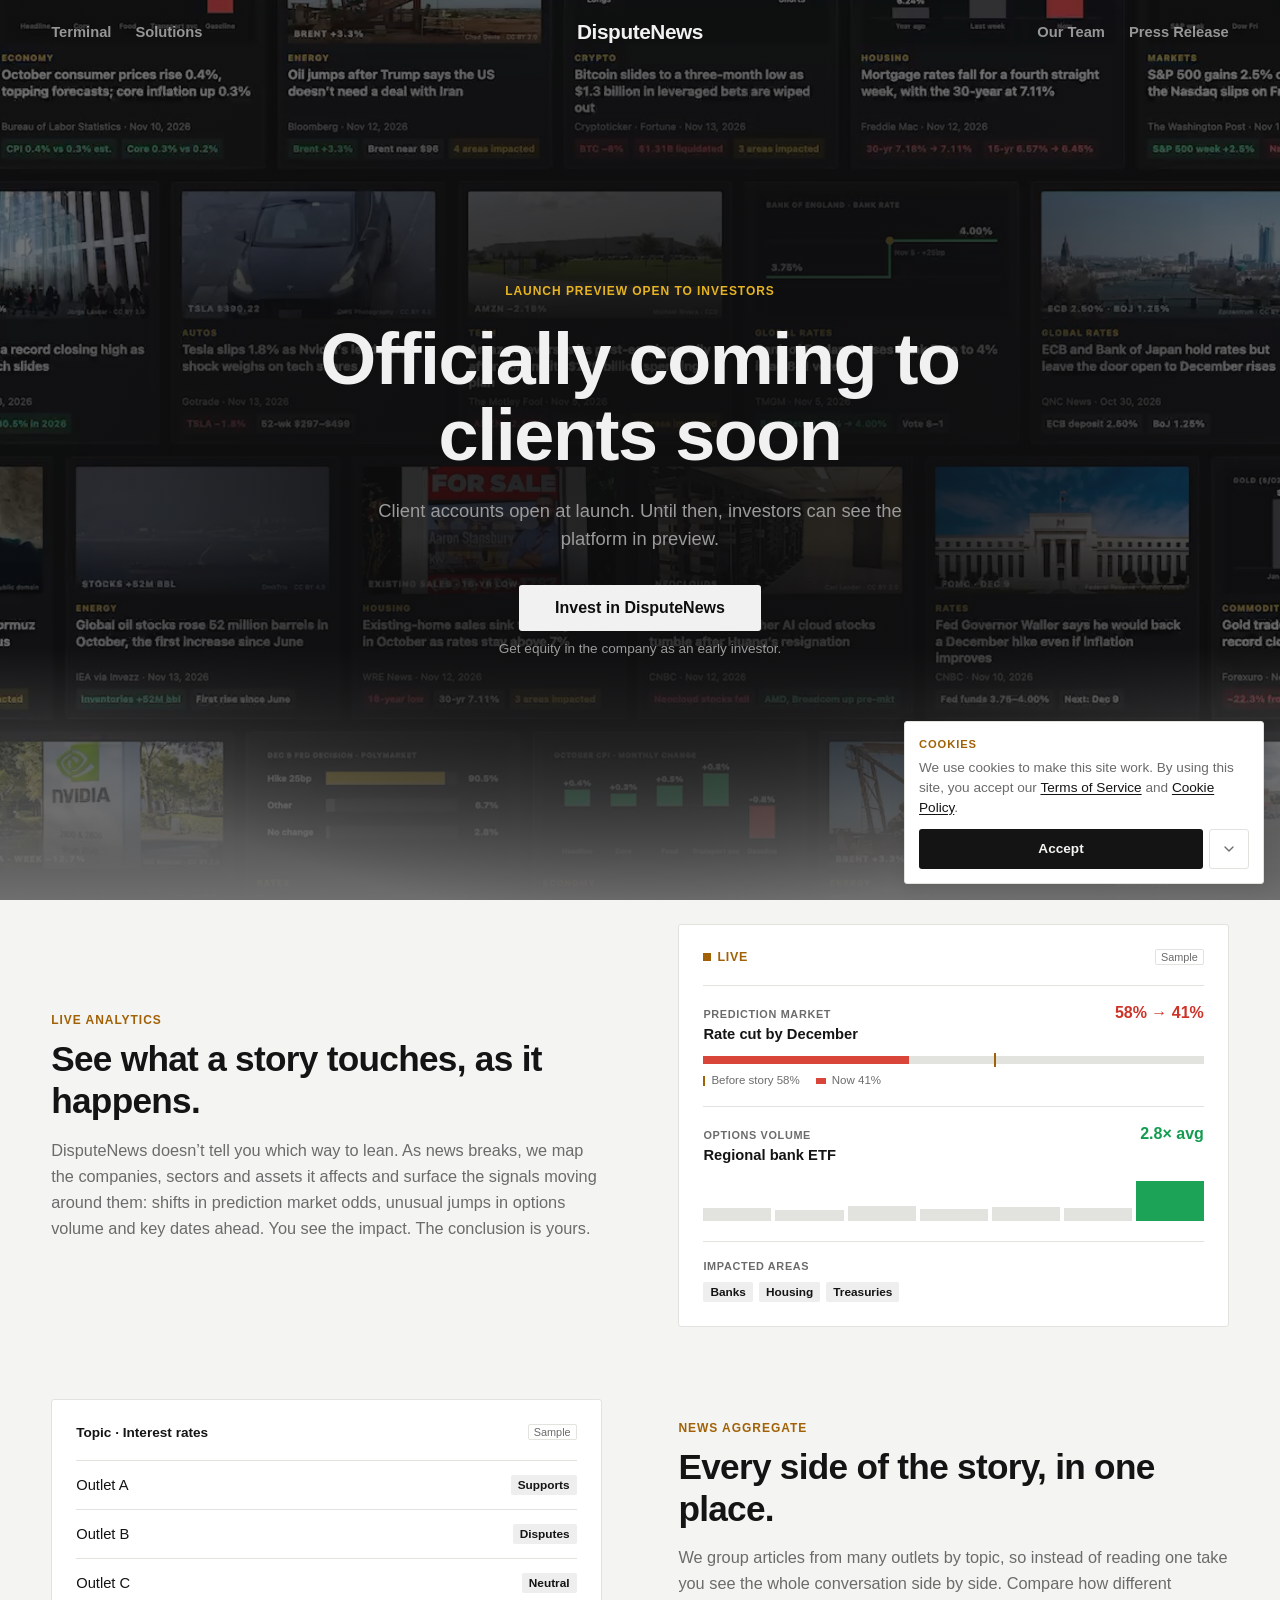
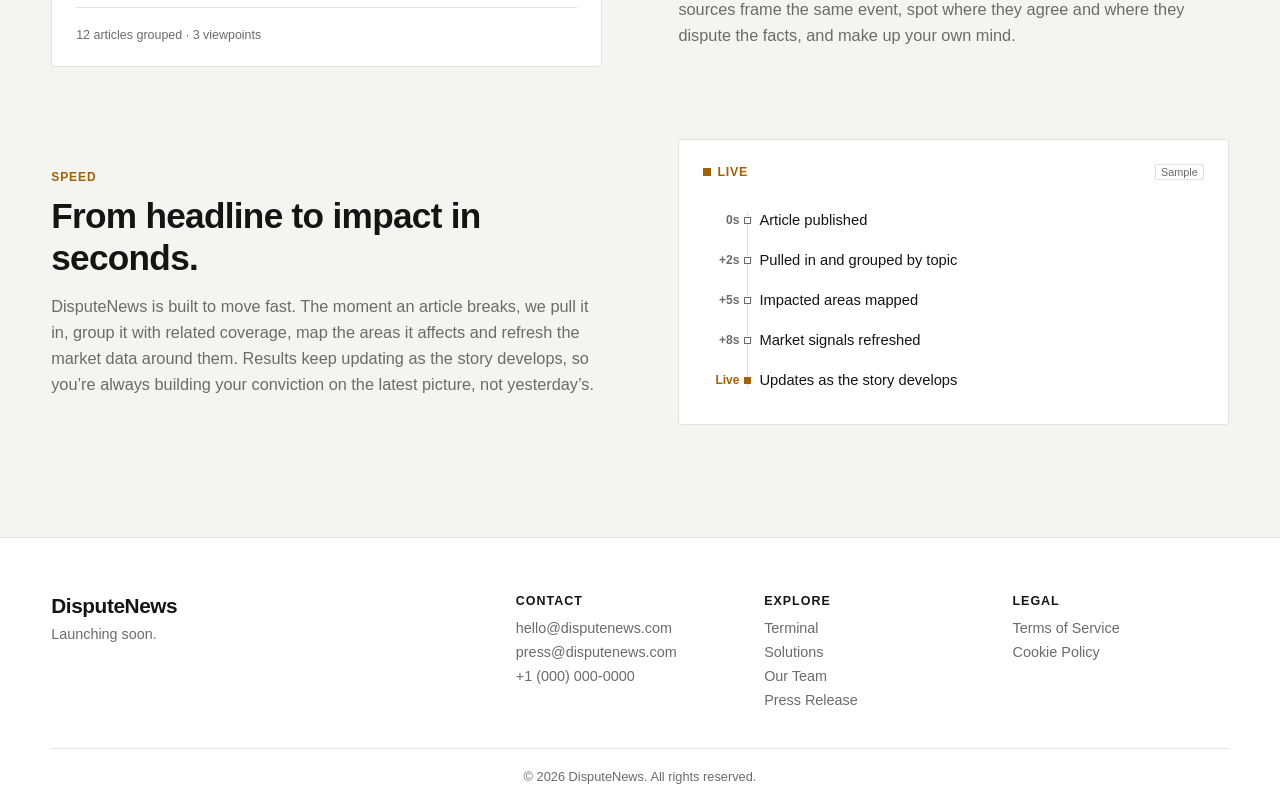
==== commit 8f5566e8: "Replace launch countdown with coming-soon message Co-Authored-By: Claude Opus 5.5 <noreply@anthropic" ====
--- a/index.html
+++ b/index.html
@@ -29,18 +29,9 @@
         </video>
       </div>
 
-      <p class="eyebrow">Countdown to</p>
-      <h1>Launch</h1>
-
-      <div class="countdown" id="countdown" aria-live="polite">
-        <div class="unit"><span class="value" id="cd-days">00</span><span class="label">Days</span></div>
-        <span class="sep">:</span>
-        <div class="unit"><span class="value" id="cd-hours">00</span><span class="label">Hours</span></div>
-        <span class="sep">:</span>
-        <div class="unit"><span class="value" id="cd-minutes">00</span><span class="label">Minutes</span></div>
-        <span class="sep">:</span>
-        <div class="unit"><span class="value" id="cd-seconds">00</span><span class="label">Seconds</span></div>
-      </div>
+      <p class="eyebrow">Launch preview open to investors</p>
+      <h1>Officially coming to clients soon</h1>
+      <p class="hero-sub">Client accounts open at launch. Until then, investors can see the platform in preview.</p>
 
       <div class="invest">
         <a href="#invest" class="btn-primary">Invest in DisputeNews</a>
--- a/css/style.css
+++ b/css/style.css
@@ -137,7 +137,7 @@
   gap: 24px;
 }
 
-/* Hero background video: scrolling story cards, dimmed so the countdown stays readable */
+/* Hero background video: scrolling story cards, dimmed so the headline stays readable */
 .hero-media {
   position: absolute;
   inset: 0;
@@ -183,42 +183,17 @@
 
 .hero h1 {
   margin: 0;
-  font-size: clamp(2.5rem, 8vw, 4.5rem);
+  max-width: 16ch;
+  font-size: clamp(2.25rem, 6.5vw, 4.5rem);
+  line-height: 1.05;
   letter-spacing: -0.02em;
 }
 
-.countdown {
-  display: flex;
-  align-items: flex-start;
-  gap: clamp(8px, 2vw, 20px);
-}
-
-.unit {
-  display: flex;
-  flex-direction: column;
-  align-items: center;
-  min-width: clamp(56px, 14vw, 96px);
-}
-
-.value {
-  font-size: clamp(2rem, 7vw, 3.5rem);
-  font-weight: 600;
-  font-variant-numeric: tabular-nums;
-  line-height: 1;
-}
-
-.label {
-  margin-top: 8px;
-  font-size: 0.75rem;
-  text-transform: uppercase;
-  letter-spacing: 0.12em;
-  color: var(--muted);
-}
-
-.sep {
-  font-size: clamp(2rem, 7vw, 3.5rem);
-  font-weight: 300;
-  line-height: 1;
+.hero-sub {
+  margin: 0;
+  max-width: 34rem;
+  font-size: clamp(1rem, 1.6vw, 1.15rem);
+  line-height: 1.5;
   color: var(--muted);
 }
 
@@ -945,12 +920,19 @@
   padding: calc(var(--header-h) + 64px) var(--gutter) 112px;
 }
 
+/* Vertical press release list (investor-relations style), 5 per page */
+.release-section {
+  margin: 48px 0;
+  scroll-margin-top: calc(var(--header-h) + 16px);
+}
+
 .release-head {
   display: flex;
-  align-items: center;
+  align-items: baseline;
   justify-content: space-between;
   gap: 16px;
-  margin: 48px 0 14px;
+  padding-bottom: 12px;
+  border-bottom: 2px solid var(--text);
 }
 
 .release-head-title {
@@ -959,80 +941,61 @@
   font-weight: 800;
   letter-spacing: 0.08em;
   text-transform: uppercase;
-  color: var(--muted);
-}
-
-.scroll-btns {
-  display: flex;
-  gap: 6px;
-}
-
-.scroll-btns[hidden] {
+}
+
+.release-count {
+  font-size: 0.82rem;
+  color: var(--muted);
+  font-variant-numeric: tabular-nums;
+}
+
+.release-list {
+  list-style: none;
+  margin: 0;
+  padding: 0;
+}
+
+.release-row {
+  display: grid;
+  grid-template-columns: 160px 1fr auto;
+  gap: clamp(16px, 3vw, 48px);
+  align-items: start;
+  padding: 26px 0;
+  border-bottom: 1px solid var(--line);
+}
+
+.release-row[hidden] {
   display: none;
 }
 
-.scroll-btn {
-  width: 36px;
-  height: 36px;
-  display: grid;
-  place-items: center;
-  border: 1px solid var(--line);
-  border-radius: var(--r);
-  background: var(--surface);
-  color: var(--text);
-  font: inherit;
-  font-size: 1rem;
-  cursor: pointer;
-}
-
-.scroll-btn:disabled {
-  opacity: 0.35;
-  cursor: default;
-}
-
-/* Horizontal, swipeable row of release cards */
-.release-list {
-  display: flex;
-  gap: 16px;
-  overflow-x: auto;
-  scroll-snap-type: x mandatory;
-  scroll-behavior: smooth;
-  overscroll-behavior-x: contain;
-  /* Bleed to the screen edges so peeking cards aren't clipped at the page margin */
-  margin: 0 calc(-1 * var(--gutter)) 48px;
-  padding: 0 var(--gutter) 6px;
-  scroll-padding: 0 var(--gutter);
-  scrollbar-width: none;
-}
-
-.release-list::-webkit-scrollbar {
-  display: none;
-}
-
-.release-list:focus-visible {
-  outline: 2px solid var(--amber);
-  outline-offset: 4px;
-}
-
-.release-card {
-  /* One release fills the whole row; scroll sideways for the next */
-  flex: 0 0 100%;
-  scroll-snap-align: start;
-  padding: clamp(24px, 3vw, 40px);
-  display: flex;
-  flex-direction: column;
-  gap: 10px;
-}
-
-.release-card .release-link {
-  margin-top: auto;
-}
-
-.release-meta {
-  display: flex;
-  align-items: center;
-  gap: 10px;
-  font-size: 0.82rem;
+.release-date {
+  padding-top: 2px;
+  font-size: 0.9rem;
+  font-weight: 600;
+  color: var(--muted);
+  font-variant-numeric: tabular-nums;
+}
+
+.release-body h3 {
+  margin: 6px 0 8px;
+  font-size: clamp(1.1rem, 1.6vw, 1.4rem);
+  line-height: 1.3;
+  letter-spacing: -0.01em;
+}
+
+.release-body h3 a {
+  text-decoration: none;
+}
+
+.release-body h3 a:hover {
+  text-decoration: underline;
+  text-underline-offset: 3px;
+}
+
+.release-body p {
+  margin: 0;
+  max-width: 820px;
+  line-height: 1.55;
   color: var(--muted);
 }
 
@@ -1044,30 +1007,52 @@
   color: var(--amber);
 }
 
-.release-card h2 {
-  margin: 0;
-  max-width: 1000px;
-  font-size: clamp(1.3rem, 2.4vw, 2rem);
-  line-height: 1.3;
-  letter-spacing: -0.01em;
-}
-
-.release-card h2 a {
-  text-decoration: none;
-}
-
-.release-card p {
-  margin: 0;
-  max-width: 820px;
-  line-height: 1.55;
-  color: var(--muted);
-}
-
 .release-link {
-  margin-top: 4px;
+  padding-top: 2px;
   font-size: 0.9rem;
   font-weight: 600;
   color: var(--text);
+  white-space: nowrap;
+}
+
+/* Pager */
+.pager {
+  display: flex;
+  align-items: center;
+  justify-content: center;
+  flex-wrap: wrap;
+  gap: 6px;
+  margin-top: 28px;
+}
+
+.pager[hidden] {
+  display: none;
+}
+
+.pager button {
+  min-width: 38px;
+  height: 38px;
+  padding: 0 12px;
+  border: 1px solid var(--line);
+  border-radius: var(--r);
+  background: var(--surface);
+  color: var(--text);
+  font: inherit;
+  font-size: 0.9rem;
+  font-weight: 600;
+  font-variant-numeric: tabular-nums;
+  cursor: pointer;
+}
+
+.pager button[aria-current="page"] {
+  background: var(--text);
+  color: var(--bg);
+  border-color: var(--text);
+}
+
+.pager button:disabled {
+  opacity: 0.35;
+  cursor: default;
 }
 
 .press-page .team-intro a {
@@ -1415,8 +1400,9 @@
   .footer-brand {
     grid-column: 1 / -1;
   }
-  .release-card {
-    flex-basis: 100%;
+  .release-row {
+    grid-template-columns: 1fr;
+    gap: 6px;
   }
 }
 
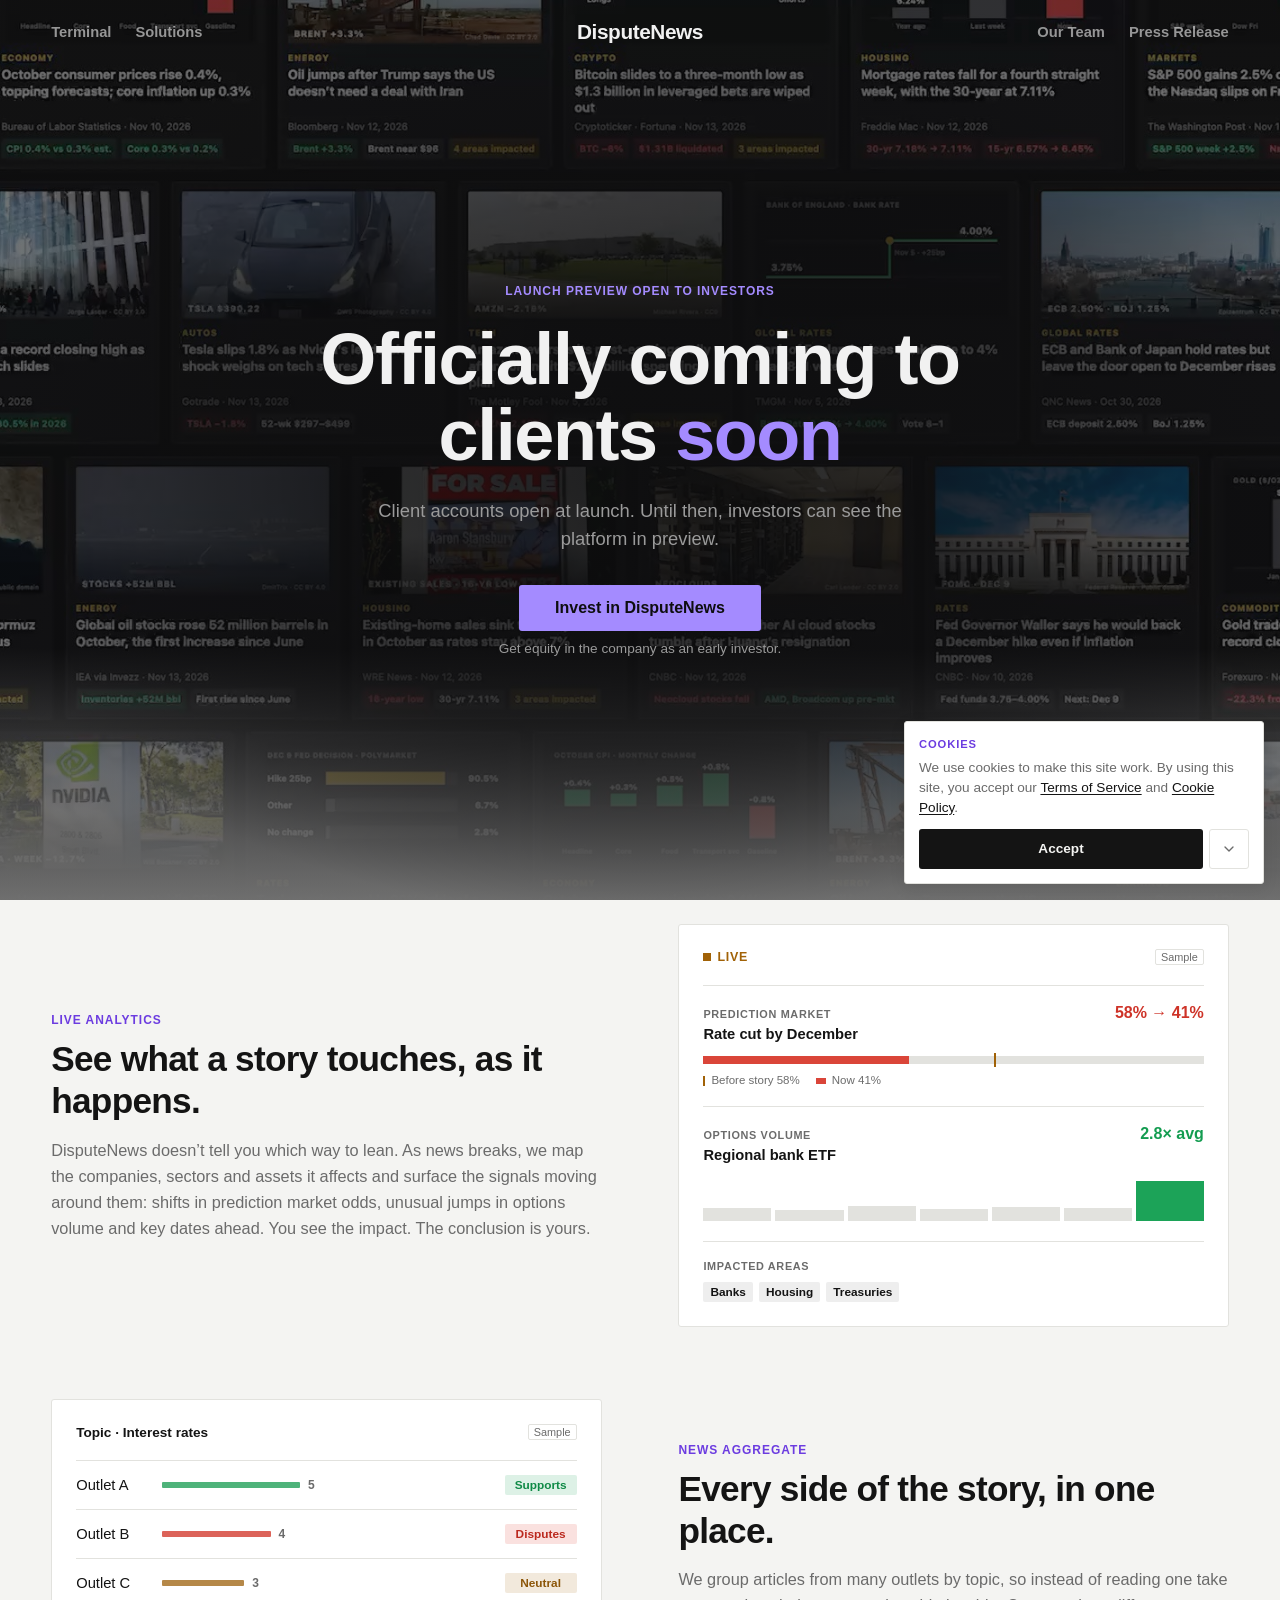
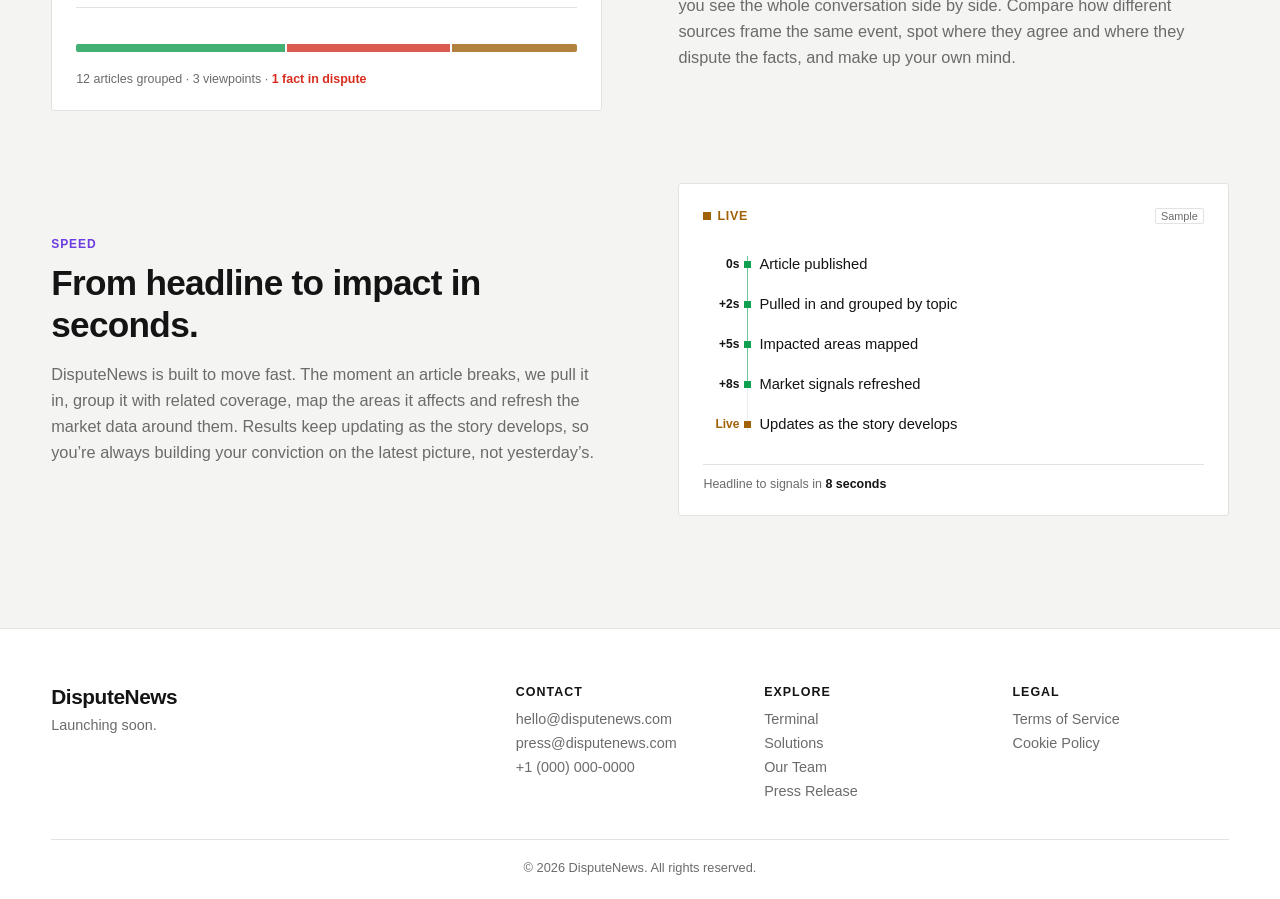
==== commit f0fd4716: "Signature purple accent, gold for live/alerts, more color in home examples Co-Authored-By: Claude Op" ====
--- a/index.html
+++ b/index.html
@@ -30,7 +30,7 @@
       </div>
 
       <p class="eyebrow">Launch preview open to investors</p>
-      <h1>Officially coming to clients soon</h1>
+      <h1>Officially coming to clients <span class="sig">soon</span></h1>
       <p class="hero-sub">Client accounts open at launch. Until then, investors can see the platform in preview.</p>
 
       <div class="invest">
@@ -101,11 +101,14 @@
             <span class="sample">Sample</span>
           </div>
           <ul class="source-rows">
-            <li><span class="src">Outlet A</span><span class="stance">Supports</span></li>
-            <li><span class="src">Outlet B</span><span class="stance">Disputes</span></li>
-            <li><span class="src">Outlet C</span><span class="stance">Neutral</span></li>
+            <li><span class="src">Outlet A</span><span class="src-share agree" style="--w:42%"><i></i><b>5</b></span><span class="stance agree">Supports</span></li>
+            <li><span class="src">Outlet B</span><span class="src-share dispute" style="--w:33%"><i></i><b>4</b></span><span class="stance dispute">Disputes</span></li>
+            <li><span class="src">Outlet C</span><span class="src-share mixed" style="--w:25%"><i></i><b>3</b></span><span class="stance mixed">Neutral</span></li>
           </ul>
-          <p class="visual-foot">12 articles grouped &middot; 3 viewpoints</p>
+          <div class="agree-split" title="Share of articles by viewpoint">
+            <span class="agree" style="--w:42%"></span><span class="dispute" style="--w:33%"></span><span class="mixed" style="--w:25%"></span>
+          </div>
+          <p class="visual-foot">12 articles grouped &middot; 3 viewpoints &middot; <span class="foot-hl">1 fact in dispute</span></p>
         </div>
       </article>
 
@@ -121,12 +124,13 @@
             <span class="sample">Sample</span>
           </div>
           <ol class="pipeline">
-            <li><span class="step-time">0s</span><span class="step-name">Article published</span></li>
-            <li><span class="step-time">+2s</span><span class="step-name">Pulled in and grouped by topic</span></li>
-            <li><span class="step-time">+5s</span><span class="step-name">Impacted areas mapped</span></li>
-            <li><span class="step-time">+8s</span><span class="step-name">Market signals refreshed</span></li>
+            <li class="step-done"><span class="step-time">0s</span><span class="step-name">Article published</span></li>
+            <li class="step-done"><span class="step-time">+2s</span><span class="step-name">Pulled in and grouped by topic</span></li>
+            <li class="step-done"><span class="step-time">+5s</span><span class="step-name">Impacted areas mapped</span></li>
+            <li class="step-done"><span class="step-time">+8s</span><span class="step-name">Market signals refreshed</span></li>
             <li class="step-live"><span class="step-time">Live</span><span class="step-name">Updates as the story develops</span></li>
           </ol>
+          <p class="visual-foot pipeline-foot">Headline to signals in <span class="foot-sig">8 seconds</span></p>
         </div>
       </article>
     </section>
--- a/css/style.css
+++ b/css/style.css
@@ -8,7 +8,7 @@
   /* Theme tokens shared with the disputeNews app */
   --bg: #f4f4f2; --surface: #ffffff; --text: #141414; --muted: #6b6b6b;
   --line: #e2e2de;
-  --bull: #0e9f4f; --bear: #d92d20; --amber: #a16207; --accent: var(--amber);
+  --bull: #0e9f4f; --bear: #d92d20; --amber: #a16207; --accent: var(--amber); --brand: #6c3ce0; --on-brand: #ffffff;
   --bar: #0a0a0a; --bar-fg: #ffffff; --bar-line: #222;
   --r: 3px;
   --header-h: 64px;
@@ -22,7 +22,7 @@
   :root:not([data-theme="light"]) {
     --bg: #0e0e0f; --surface: #18181a; --text: #f1f1f1; --muted: #9a9a9a;
     --line: #2a2a2d;
-    --bull: #2ed47a; --bear: #ff4d4d; --amber: #e6b422; --accent: var(--amber);
+    --bull: #2ed47a; --bear: #ff4d4d; --amber: #e6b422; --accent: var(--amber); --brand: #a48bff; --on-brand: #0e0e0f;
     --bar: #000000; --bar-line: #1f1f22;
   }
 }
@@ -30,7 +30,7 @@
 :root[data-theme="dark"] {
   --bg: #0e0e0f; --surface: #18181a; --text: #f1f1f1; --muted: #9a9a9a;
   --line: #2a2a2d;
-  --bull: #2ed47a; --bear: #ff4d4d; --amber: #e6b422; --accent: var(--amber);
+  --bull: #2ed47a; --bear: #ff4d4d; --amber: #e6b422; --accent: var(--amber); --brand: #a48bff; --on-brand: #0e0e0f;
   --bar: #000000; --bar-line: #1f1f22;
 }
 
@@ -121,7 +121,7 @@
 .hero {
   /* The hero is always dark so it matches the dark background video */
   --bg: #0e0e0f; --surface: #18181a; --text: #f1f1f1; --muted: #9a9a9a;
-  --line: #2a2a2d; --amber: #e6b422; --accent: var(--amber);
+  --line: #2a2a2d; --amber: #e6b422; --accent: var(--amber); --brand: #a48bff; --on-brand: #0e0e0f;
   background: var(--bg);
   color: var(--text);
   position: relative;
@@ -178,7 +178,7 @@
   font-weight: 800;
   text-transform: uppercase;
   letter-spacing: 0.08em;
-  color: var(--amber);
+  color: var(--brand);
 }
 
 .hero h1 {
@@ -215,8 +215,8 @@
   display: inline-block;
   padding: 14px 36px;
   border-radius: var(--r);
-  background: var(--text);
-  color: var(--bg);
+  background: var(--brand);
+  color: var(--on-brand);
   font-weight: 600;
   text-decoration: none;
   transition: transform 0.15s ease, opacity 0.15s ease;
@@ -257,8 +257,13 @@
   font-weight: 800;
   letter-spacing: 0.08em;
   text-transform: uppercase;
-  color: var(--amber);
-}
+  color: var(--brand);
+}
+
+/* Signature purple: one word in each page headline, the page/section label,
+   and the main call to action. Labels inside cards stay neutral. */
+.sig { color: var(--brand); }
+.tag-quiet { color: var(--muted); }
 
 .feature h2 {
   margin: 10px 0 14px;
@@ -477,6 +482,51 @@
 }
 .bar-fill.pos, .bar-fill.neg { background: color-mix(in srgb, var(--dir) calc(35% + var(--s, .5) * 65%), var(--line)); }
 
+/* News Aggregate sample: viewpoint colors.
+   green = supports, red = disputes, gold = neutral/mixed. Shares are article counts. */
+.agree { --vc: var(--bull); }
+.dispute { --vc: var(--bear); }
+.mixed { --vc: var(--amber); }
+.stance.agree, .stance.dispute, .stance.mixed {
+  color: color-mix(in srgb, var(--vc) 85%, var(--text));
+  background: color-mix(in srgb, var(--vc) 14%, transparent);
+}
+.src-share {
+  flex: 1;
+  display: flex;
+  align-items: center;
+  gap: 8px;
+  margin: 0 14px;
+  min-width: 0;
+}
+.src-share i {
+  display: block;
+  height: 6px;
+  width: var(--w);
+  background: color-mix(in srgb, var(--vc) 70%, var(--line));
+  border-radius: 1px;
+}
+.src-share b {
+  font-size: 0.75rem;
+  font-weight: 700;
+  color: var(--muted);
+  font-variant-numeric: tabular-nums;
+}
+.agree-split {
+  display: flex;
+  gap: 2px;
+  height: 8px;
+  margin-top: 16px;
+}
+.agree-split span {
+  width: var(--w);
+  background: color-mix(in srgb, var(--vc) 75%, var(--line));
+}
+.agree-split span:first-child { border-radius: 2px 0 0 2px; }
+.agree-split span:last-child { border-radius: 0 2px 2px 0; }
+.foot-hl { color: var(--bear); font-weight: 700; white-space: nowrap; }
+.foot-sig { color: var(--text); font-weight: 700; }
+
 /* Speed: article-to-user pipeline */
 .pipeline {
   list-style: none;
@@ -535,6 +585,22 @@
   animation: pulse 1.4s ease-in-out infinite;
 }
 
+/* Finished steps: green dot, green line up to the live step */
+.pipeline::before {
+  background: linear-gradient(var(--bull) 0 75%, var(--line) 75%);
+  opacity: 0.6;
+}
+.step-done::after {
+  background: var(--bull) !important;
+  border-color: var(--bull) !important;
+}
+.step-done .step-time { color: var(--text); }
+.pipeline-foot {
+  margin-top: 6px;
+  padding-top: 12px;
+  border-top: 1px solid var(--line);
+}
+
 @media (prefers-reduced-motion: reduce) {
   .step-live::after { animation: none; }
 }
@@ -652,7 +718,7 @@
 }
 
 .legal a {
-  color: var(--amber);
+  color: var(--brand);
 }
 
 .legal-updated {
@@ -744,9 +810,9 @@
 .team-outcome {
   max-width: 820px;
   padding: 14px 16px;
-  border-left: 3px solid var(--amber);
-  border-radius: 0 var(--r) var(--r) 0;
-  background: color-mix(in srgb, var(--amber) 8%, var(--surface));
+  border: 1px solid var(--line);
+  border-radius: var(--r);
+  background: var(--surface);
 }
 
 .team-outcome h2 {
@@ -868,7 +934,7 @@
 }
 
 .field input:focus {
-  outline: 2px solid var(--amber);
+  outline: 2px solid var(--brand);
   outline-offset: -1px;
   border-color: transparent;
 }
@@ -1004,7 +1070,7 @@
   font-weight: 800;
   letter-spacing: 0.06em;
   text-transform: uppercase;
-  color: var(--amber);
+  color: var(--brand);
 }
 
 .release-link {
@@ -1090,9 +1156,9 @@
 .release-quote {
   margin: 28px 0;
   padding: 14px 18px;
-  border-left: 3px solid var(--amber);
+  border-left: 3px solid var(--brand);
   border-radius: 0 var(--r) var(--r) 0;
-  background: color-mix(in srgb, var(--amber) 8%, var(--surface));
+  background: color-mix(in srgb, var(--brand) 8%, var(--surface));
 }
 
 .release-quote p {
@@ -1141,7 +1207,7 @@
   font-weight: 800;
   letter-spacing: 0.08em;
   text-transform: uppercase;
-  color: var(--amber);
+  color: var(--brand);
 }
 
 .cookie-notice p {
@@ -1334,7 +1400,7 @@
 }
 
 .drawer-list a[aria-current="page"] {
-  box-shadow: inset 3px 0 0 var(--amber);
+  box-shadow: inset 3px 0 0 var(--brand);
 }
 
 body.no-scroll {
@@ -1411,3 +1477,7 @@
     font-size: 0.65rem;
   }
 }
+
+/* Keep the aggregate sample's columns aligned */
+.source-rows .src { width: 72px; flex: none; }
+.source-rows .stance { min-width: 72px; justify-content: center; }
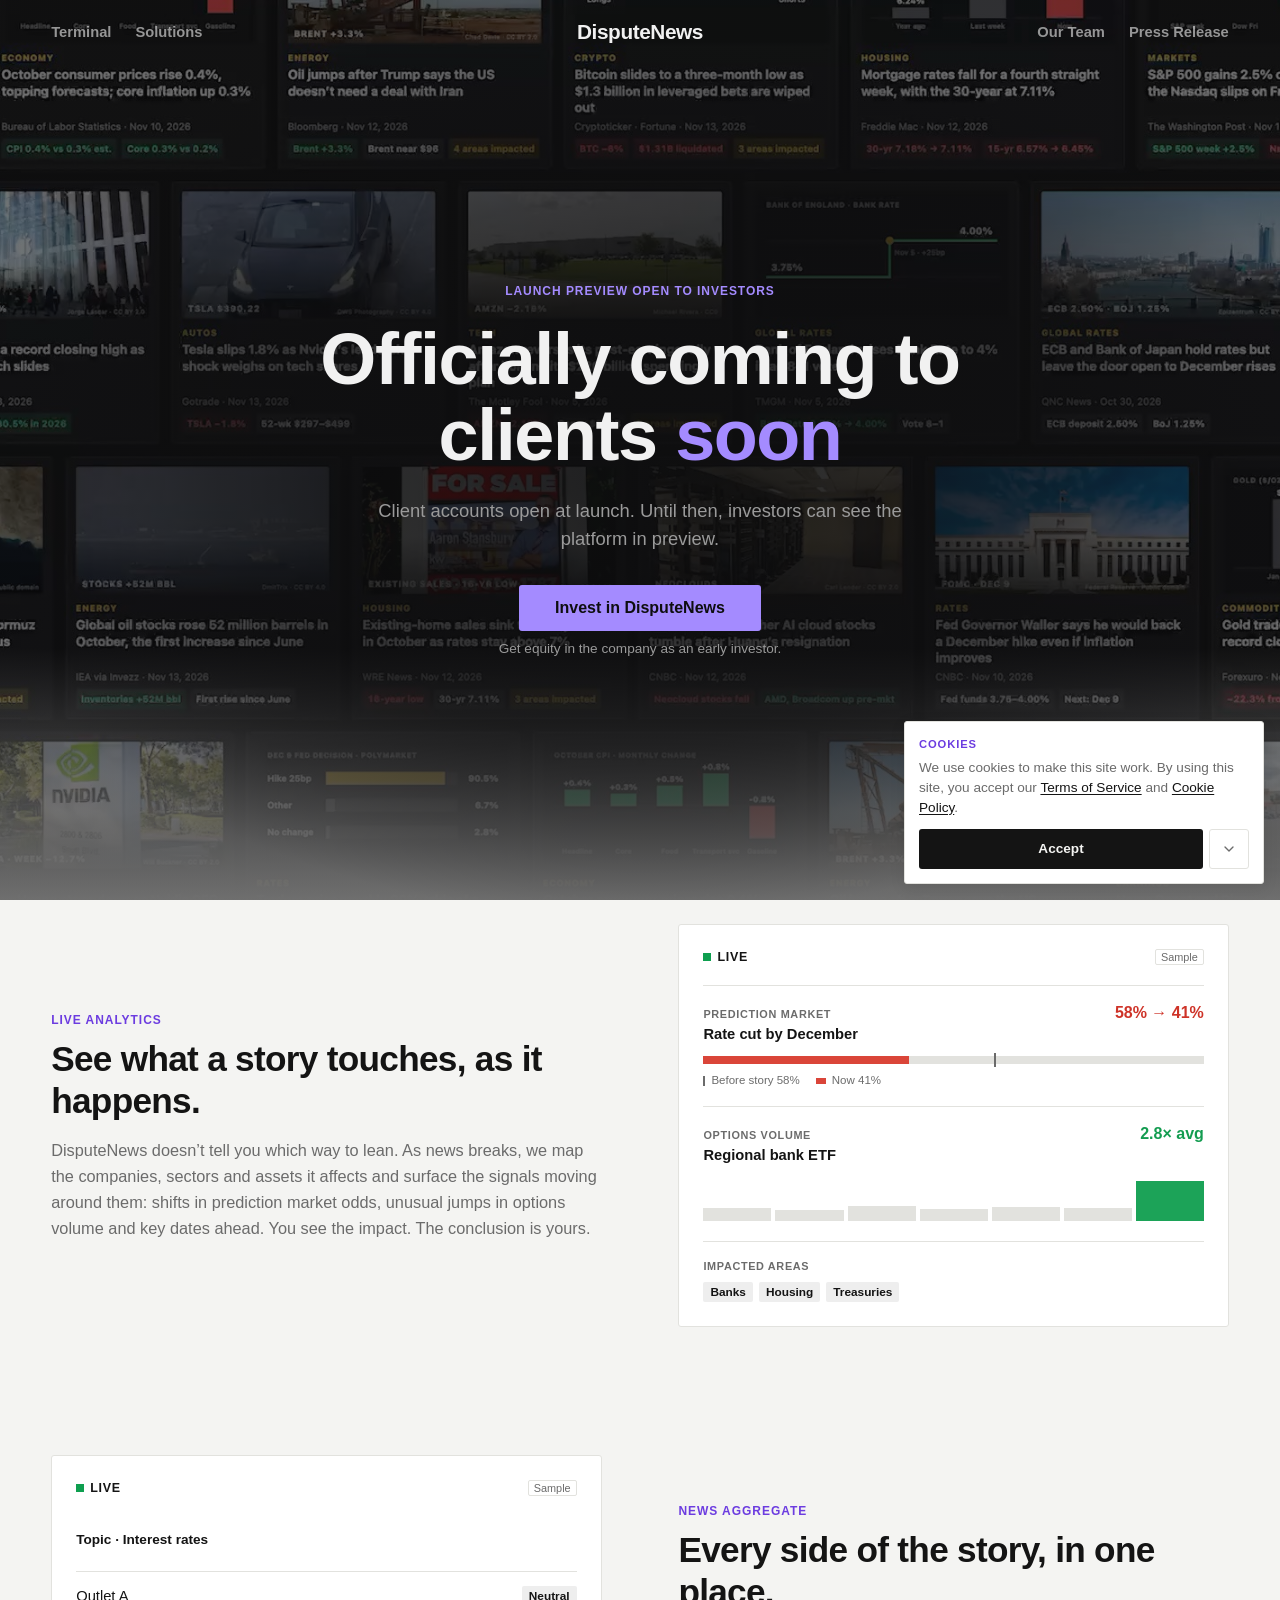
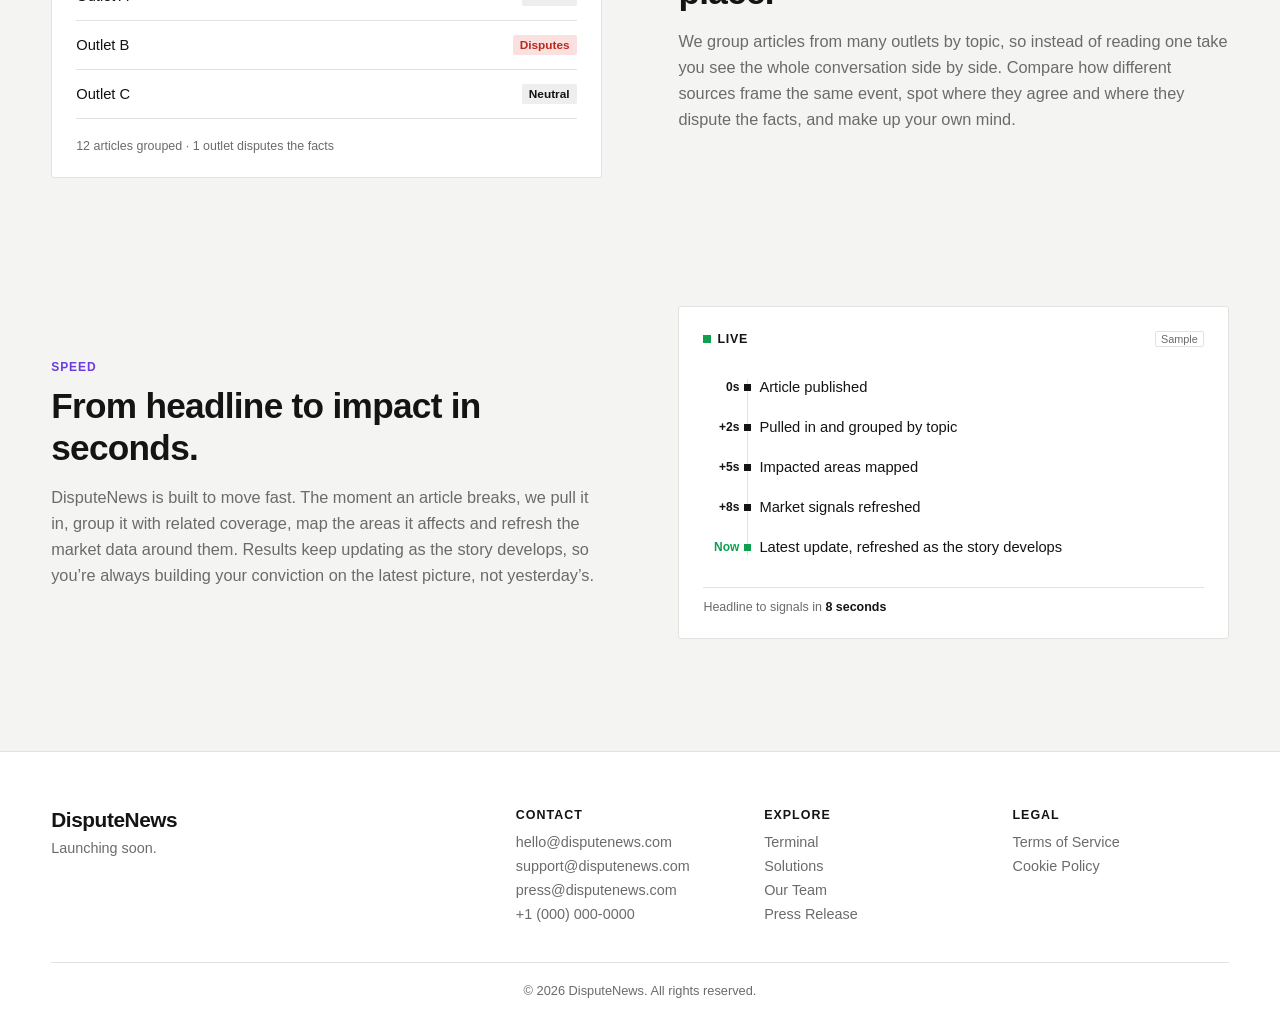
==== commit c6406a17: "Support email, drop yellow, refine home example colors and spacing Co-Authored-By: Claude Opus 5.5 <" ====
--- a/index.html
+++ b/index.html
@@ -97,18 +97,16 @@
         </div>
         <div class="feature-visual card" aria-hidden="true">
           <div class="visual-head">
-            <span class="topic">Topic &middot; Interest rates</span>
+            <span class="live-badge">LIVE</span>
             <span class="sample">Sample</span>
           </div>
+          <p class="topic topic-line">Topic &middot; Interest rates</p>
           <ul class="source-rows">
-            <li><span class="src">Outlet A</span><span class="src-share agree" style="--w:42%"><i></i><b>5</b></span><span class="stance agree">Supports</span></li>
-            <li><span class="src">Outlet B</span><span class="src-share dispute" style="--w:33%"><i></i><b>4</b></span><span class="stance dispute">Disputes</span></li>
-            <li><span class="src">Outlet C</span><span class="src-share mixed" style="--w:25%"><i></i><b>3</b></span><span class="stance mixed">Neutral</span></li>
+            <li><span class="src">Outlet A</span><span class="stance">Neutral</span></li>
+            <li><span class="src">Outlet B</span><span class="stance stance-dispute">Disputes</span></li>
+            <li><span class="src">Outlet C</span><span class="stance">Neutral</span></li>
           </ul>
-          <div class="agree-split" title="Share of articles by viewpoint">
-            <span class="agree" style="--w:42%"></span><span class="dispute" style="--w:33%"></span><span class="mixed" style="--w:25%"></span>
-          </div>
-          <p class="visual-foot">12 articles grouped &middot; 3 viewpoints &middot; <span class="foot-hl">1 fact in dispute</span></p>
+          <p class="visual-foot">12 articles grouped &middot; 1 outlet disputes the facts</p>
         </div>
       </article>
 
@@ -128,7 +126,7 @@
             <li class="step-done"><span class="step-time">+2s</span><span class="step-name">Pulled in and grouped by topic</span></li>
             <li class="step-done"><span class="step-time">+5s</span><span class="step-name">Impacted areas mapped</span></li>
             <li class="step-done"><span class="step-time">+8s</span><span class="step-name">Market signals refreshed</span></li>
-            <li class="step-live"><span class="step-time">Live</span><span class="step-name">Updates as the story develops</span></li>
+            <li class="step-done step-now"><span class="step-time">Now</span><span class="step-name">Latest update, refreshed as the story develops</span></li>
           </ol>
           <p class="visual-foot pipeline-foot">Headline to signals in <span class="foot-sig">8 seconds</span></p>
         </div>
@@ -147,6 +145,7 @@
         <h2 class="footer-heading">Contact</h2>
         <ul class="footer-list">
           <li><a href="mailto:hello@disputenews.com">hello@disputenews.com</a></li>
+          <li><a href="mailto:support@disputenews.com">support@disputenews.com</a></li>
           <li><a href="mailto:press@disputenews.com">press@disputenews.com</a></li>
           <li><a href="tel:+10000000000">+1 (000) 000-0000</a></li>
         </ul>
--- a/css/style.css
+++ b/css/style.css
@@ -8,7 +8,7 @@
   /* Theme tokens shared with the disputeNews app */
   --bg: #f4f4f2; --surface: #ffffff; --text: #141414; --muted: #6b6b6b;
   --line: #e2e2de;
-  --bull: #0e9f4f; --bear: #d92d20; --amber: #a16207; --accent: var(--amber); --brand: #6c3ce0; --on-brand: #ffffff;
+  --bull: #0e9f4f; --bear: #d92d20; --brand: #6c3ce0; --on-brand: #ffffff;
   --bar: #0a0a0a; --bar-fg: #ffffff; --bar-line: #222;
   --r: 3px;
   --header-h: 64px;
@@ -22,7 +22,7 @@
   :root:not([data-theme="light"]) {
     --bg: #0e0e0f; --surface: #18181a; --text: #f1f1f1; --muted: #9a9a9a;
     --line: #2a2a2d;
-    --bull: #2ed47a; --bear: #ff4d4d; --amber: #e6b422; --accent: var(--amber); --brand: #a48bff; --on-brand: #0e0e0f;
+    --bull: #2ed47a; --bear: #ff4d4d; --brand: #a48bff; --on-brand: #0e0e0f;
     --bar: #000000; --bar-line: #1f1f22;
   }
 }
@@ -30,7 +30,7 @@
 :root[data-theme="dark"] {
   --bg: #0e0e0f; --surface: #18181a; --text: #f1f1f1; --muted: #9a9a9a;
   --line: #2a2a2d;
-  --bull: #2ed47a; --bear: #ff4d4d; --amber: #e6b422; --accent: var(--amber); --brand: #a48bff; --on-brand: #0e0e0f;
+  --bull: #2ed47a; --bear: #ff4d4d; --brand: #a48bff; --on-brand: #0e0e0f;
   --bar: #000000; --bar-line: #1f1f22;
 }
 
@@ -121,7 +121,7 @@
 .hero {
   /* The hero is always dark so it matches the dark background video */
   --bg: #0e0e0f; --surface: #18181a; --text: #f1f1f1; --muted: #9a9a9a;
-  --line: #2a2a2d; --amber: #e6b422; --accent: var(--amber); --brand: #a48bff; --on-brand: #0e0e0f;
+  --line: #2a2a2d; --brand: #a48bff; --on-brand: #0e0e0f;
   background: var(--bg);
   color: var(--text);
   position: relative;
@@ -236,7 +236,7 @@
   margin: 0 auto;
   padding: 24px var(--gutter) 112px;
   display: grid;
-  gap: 72px;
+  gap: clamp(88px, 10vw, 136px);
 }
 
 .feature {
@@ -304,14 +304,14 @@
   font-size: 0.78rem;
   font-weight: 700;
   letter-spacing: 0.06em;
-  color: var(--accent);
+  color: var(--text);
 }
 
 .live-badge::before {
   content: "";
   width: 8px;
   height: 8px;
-  background: var(--accent);
+  background: var(--bull);
   animation: pulse 1.4s ease-in-out infinite;
 }
 
@@ -332,9 +332,11 @@
   font-weight: 700;
 }
 
+.topic-line { margin: 16px 0 4px; }
+
 .up { color: var(--bull); }
 .down { color: var(--bear); }
-.hl { color: var(--amber); }
+.hl { color: var(--brand); }
 
 .chips {
   display: flex;
@@ -356,7 +358,7 @@
 
 .chip-s.up, .stance.up { background: color-mix(in srgb, var(--bull) 14%, transparent); }
 .chip-s.down, .stance.down { background: color-mix(in srgb, var(--bear) 14%, transparent); }
-.chip-s.hl, .stance.hl { background: color-mix(in srgb, var(--amber) 16%, transparent); }
+.chip-s.hl, .stance.hl { background: color-mix(in srgb, var(--brand) 14%, transparent); }
 
 .signal {
   padding-top: 18px;
@@ -410,7 +412,7 @@
   bottom: -3px;
   left: var(--from);
   width: 2px;
-  background: var(--amber);
+  background: var(--muted);
 }
 
 .dist-legend {
@@ -430,7 +432,7 @@
 .key-prev {
   width: 2px;
   height: 10px;
-  background: var(--amber);
+  background: var(--muted);
 }
 
 .key-now {
@@ -457,7 +459,7 @@
 }
 
 .vol .vol-jump {
-  background: var(--amber);
+  background: var(--bull);
 }
 
 .impacted {
@@ -482,49 +484,6 @@
 }
 .bar-fill.pos, .bar-fill.neg { background: color-mix(in srgb, var(--dir) calc(35% + var(--s, .5) * 65%), var(--line)); }
 
-/* News Aggregate sample: viewpoint colors.
-   green = supports, red = disputes, gold = neutral/mixed. Shares are article counts. */
-.agree { --vc: var(--bull); }
-.dispute { --vc: var(--bear); }
-.mixed { --vc: var(--amber); }
-.stance.agree, .stance.dispute, .stance.mixed {
-  color: color-mix(in srgb, var(--vc) 85%, var(--text));
-  background: color-mix(in srgb, var(--vc) 14%, transparent);
-}
-.src-share {
-  flex: 1;
-  display: flex;
-  align-items: center;
-  gap: 8px;
-  margin: 0 14px;
-  min-width: 0;
-}
-.src-share i {
-  display: block;
-  height: 6px;
-  width: var(--w);
-  background: color-mix(in srgb, var(--vc) 70%, var(--line));
-  border-radius: 1px;
-}
-.src-share b {
-  font-size: 0.75rem;
-  font-weight: 700;
-  color: var(--muted);
-  font-variant-numeric: tabular-nums;
-}
-.agree-split {
-  display: flex;
-  gap: 2px;
-  height: 8px;
-  margin-top: 16px;
-}
-.agree-split span {
-  width: var(--w);
-  background: color-mix(in srgb, var(--vc) 75%, var(--line));
-}
-.agree-split span:first-child { border-radius: 2px 0 0 2px; }
-.agree-split span:last-child { border-radius: 0 2px 2px 0; }
-.foot-hl { color: var(--bear); font-weight: 700; white-space: nowrap; }
 .foot-sig { color: var(--text); font-weight: 700; }
 
 /* Speed: article-to-user pipeline */
@@ -575,34 +534,25 @@
   text-align: right;
 }
 
-.step-live .step-time {
-  color: var(--accent);
-}
-
-.step-live::after {
-  background: var(--accent) !important;
-  border-color: var(--accent) !important;
-  animation: pulse 1.4s ease-in-out infinite;
-}
-
 /* Finished steps: green dot, green line up to the live step */
-.pipeline::before {
-  background: linear-gradient(var(--bull) 0 75%, var(--line) 75%);
-  opacity: 0.6;
-}
 .step-done::after {
+  background: var(--text) !important;
+  border-color: var(--text) !important;
+}
+.step-done .step-time { color: var(--text); }
+.step-now::after {
   background: var(--bull) !important;
   border-color: var(--bull) !important;
 }
-.step-done .step-time { color: var(--text); }
+.step-now .step-time { color: var(--bull); }
+.stance.stance-dispute {
+  color: color-mix(in srgb, var(--bear) 85%, var(--text));
+  background: color-mix(in srgb, var(--bear) 14%, transparent);
+}
 .pipeline-foot {
   margin-top: 6px;
   padding-top: 12px;
   border-top: 1px solid var(--line);
-}
-
-@media (prefers-reduced-motion: reduce) {
-  .step-live::after { animation: none; }
 }
 
 .source-rows {
@@ -729,9 +679,9 @@
 .draft-note {
   margin-bottom: 24px !important;
   padding: 10px 14px;
-  border-left: 3px solid var(--amber);
+  border-left: 3px solid var(--brand);
   border-radius: 0 var(--r) var(--r) 0;
-  background: color-mix(in srgb, var(--amber) 8%, var(--surface));
+  background: color-mix(in srgb, var(--brand) 8%, var(--surface));
   font-size: 0.88rem;
 }
 
@@ -964,9 +914,9 @@
 .auth-msg {
   margin: 0;
   padding: 10px 12px;
-  border-left: 3px solid var(--amber);
+  border-left: 3px solid var(--brand);
   border-radius: 0 var(--r) var(--r) 0;
-  background: color-mix(in srgb, var(--amber) 8%, var(--surface));
+  background: color-mix(in srgb, var(--brand) 8%, var(--surface));
   font-size: 0.85rem;
 }
 
@@ -1450,7 +1400,7 @@
     grid-template-columns: 1fr 1fr;
   }
   .features {
-    gap: 56px;
+    gap: 72px;
   }
   .feature {
     grid-template-columns: 1fr;
@@ -1478,6 +1428,3 @@
   }
 }
 
-/* Keep the aggregate sample's columns aligned */
-.source-rows .src { width: 72px; flex: none; }
-.source-rows .stance { min-width: 72px; justify-content: center; }
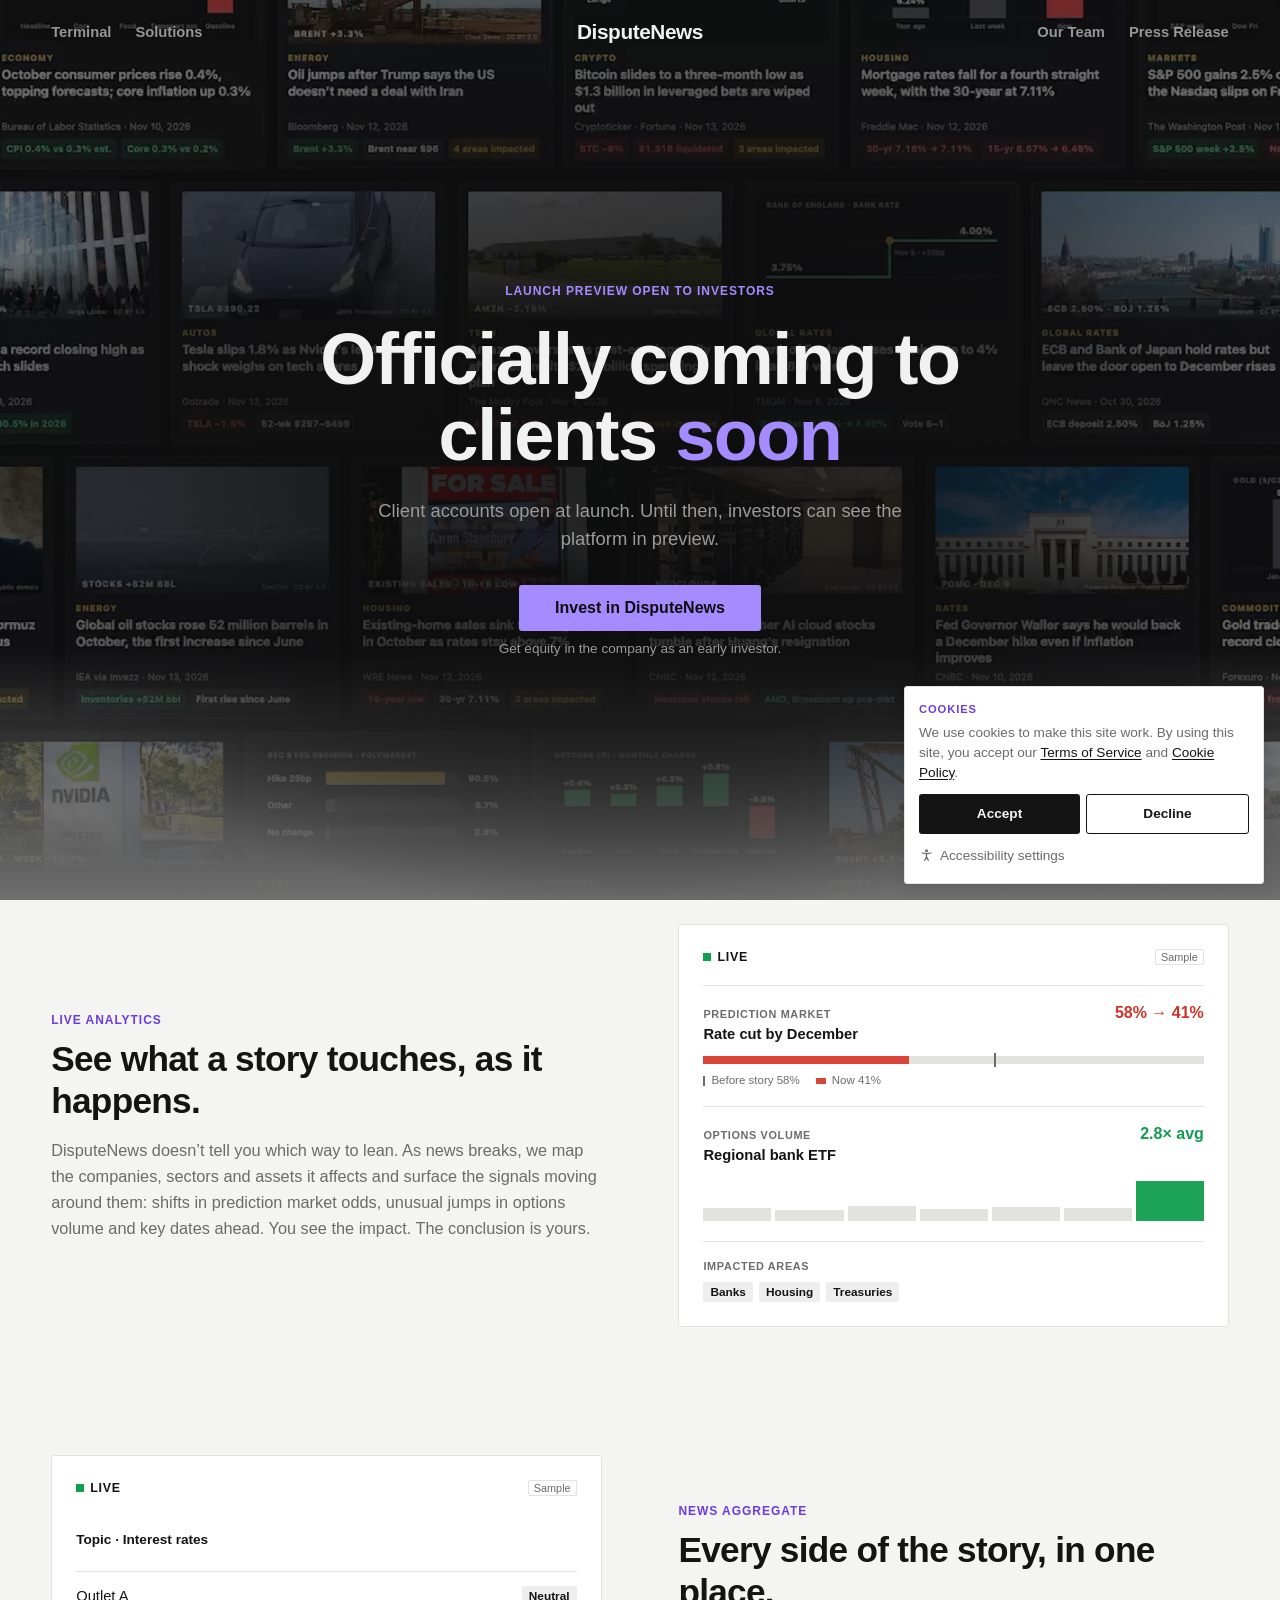
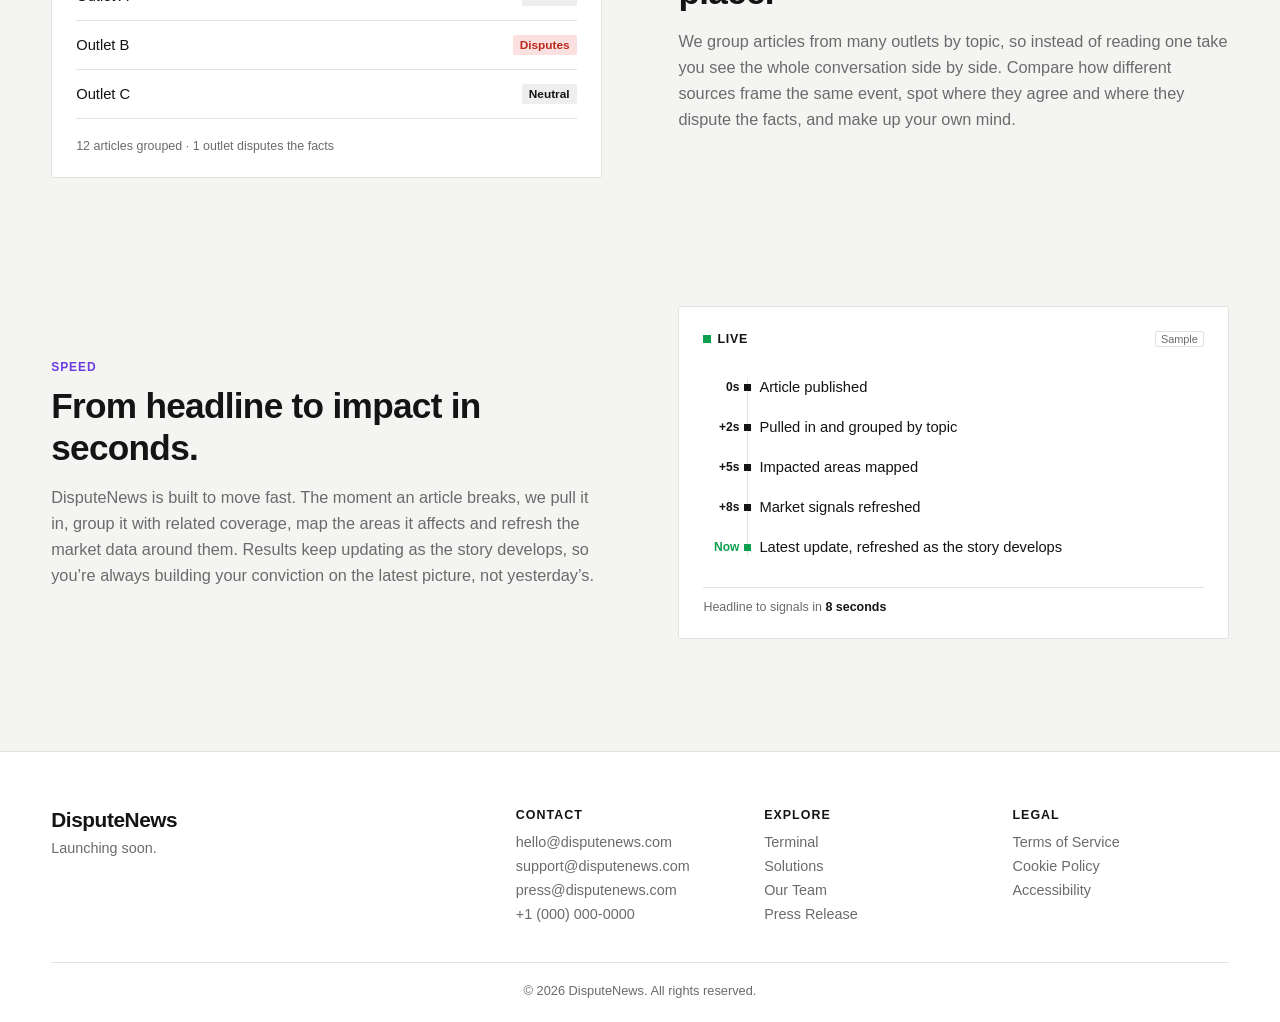
==== commit f1551298: "Cookie popup: Decline beside Accept, accessibility settings panel Co-Authored-By: Claude Opus 5.5 <n" ====
--- a/index.html
+++ b/index.html
@@ -5,6 +5,7 @@
   <meta name="viewport" content="width=device-width, initial-scale=1.0">
   <title>DisputeNews</title>
   <link rel="stylesheet" href="css/style.css">
+  <script>try{var a=JSON.parse(localStorage.getItem("dn-a11y")||"{}");for(var k in a)if(a[k])document.documentElement.classList.add("a11y-"+k)}catch(e){}</script>
 </head>
 <body class="home">
   <header class="site-header" id="site-header">
@@ -166,6 +167,7 @@
         <ul class="footer-list">
           <li><a href="terms.html">Terms of Service</a></li>
           <li><a href="cookies.html">Cookie Policy</a></li>
+          <li><button type="button" class="link-btn" data-a11y-open>Accessibility</button></li>
         </ul>
       </div>
     </div>
--- a/css/style.css
+++ b/css/style.css
@@ -631,7 +631,7 @@
   transition: color 0.2s ease;
 }
 
-.footer-list a:hover {
+.footer-list a:hover, .footer-list .link-btn:hover {
   color: var(--text);
 }
 
@@ -1191,40 +1191,31 @@
   color: var(--bg);
 }
 
-.cookie-toggle {
-  width: 40px;
-  display: grid;
-  place-items: center;
+.cookie-decline {
+  flex: 1;
+  padding: 9px 14px;
   background: transparent;
-  color: var(--muted);
-  border: 1px solid var(--line) !important;
-}
-
-.cookie-toggle svg {
-  transition: transform 0.2s ease;
-}
-
-.cookie-toggle[aria-expanded="true"] svg {
-  transform: rotate(180deg);
-}
-
-.cookie-options {
-  margin-top: 8px;
-  padding-top: 8px;
-  border-top: 1px solid var(--line);
-}
-
-.cookie-necessary {
-  padding: 4px 0;
+  color: var(--text);
+  border: 1px solid var(--text) !important;
+}
+
+.cookie-decline:hover {
+  background: color-mix(in srgb, var(--text) 6%, transparent);
+}
+
+.cookie-a11y {
+  display: inline-flex;
+  align-items: center;
+  gap: 6px;
+  margin-top: 10px;
+  padding: 2px 0;
   background: none;
   color: var(--muted);
   font-size: 0.8rem;
   font-weight: 500 !important;
-  text-decoration: underline;
-  text-underline-offset: 2px;
-}
-
-.cookie-necessary:hover {
+}
+
+.cookie-a11y:hover {
   color: var(--text);
 }
 
@@ -1237,8 +1228,138 @@
 }
 
 @media (prefers-reduced-motion: reduce) {
-  .cookie-notice { animation: none; }
-}
+  .cookie-notice, .a11y-panel { animation: none; }
+}
+
+/* ---------- Accessibility settings ---------- */
+.a11y-panel {
+  position: fixed;
+  right: 16px;
+  bottom: 16px;
+  z-index: 21;
+  width: min(360px, calc(100vw - 32px));
+  padding: 14px;
+  background: var(--surface);
+  color: var(--text);
+  border: 1px solid var(--line);
+  border-radius: var(--r);
+  box-shadow: 0 4px 16px rgba(0, 0, 0, 0.08);
+  font-size: 0.85rem;
+  animation: notice-in 0.3s cubic-bezier(0.2, 0.8, 0.2, 1);
+}
+
+.a11y-panel .tag {
+  font-size: 0.7rem;
+}
+
+.a11y-list {
+  list-style: none;
+  margin: 8px 0 12px;
+  padding: 0;
+}
+
+.a11y-row {
+  position: relative;
+  display: flex;
+  align-items: center;
+  justify-content: space-between;
+  gap: 12px;
+  padding: 10px 0;
+  border-bottom: 1px solid var(--line);
+  cursor: pointer;
+}
+
+.a11y-row small {
+  display: block;
+  margin-top: 2px;
+  color: var(--muted);
+  font-size: 0.78rem;
+}
+
+.a11y-row input {
+  position: absolute;
+  opacity: 0;
+  width: 1px;
+  height: 1px;
+}
+
+.a11y-switch {
+  flex: none;
+  position: relative;
+  width: 34px;
+  height: 20px;
+  border-radius: var(--r);
+  background: var(--line);
+  transition: background 0.15s;
+}
+
+.a11y-switch::after {
+  content: "";
+  position: absolute;
+  top: 3px;
+  left: 3px;
+  width: 14px;
+  height: 14px;
+  border-radius: 2px;
+  background: var(--muted);
+  transition: transform 0.15s, background 0.15s;
+}
+
+.a11y-row input:checked + .a11y-switch { background: var(--brand); }
+.a11y-row input:checked + .a11y-switch::after { transform: translateX(14px); background: var(--surface); }
+.a11y-row input:focus-visible + .a11y-switch { outline: 2px solid var(--brand); outline-offset: 2px; }
+
+.a11y-actions {
+  display: flex;
+  justify-content: space-between;
+  gap: 6px;
+}
+
+.a11y-actions button {
+  padding: 9px 16px;
+  border-radius: var(--r);
+  font: inherit;
+  font-weight: 600;
+  cursor: pointer;
+}
+
+.a11y-reset {
+  background: transparent;
+  color: var(--muted);
+  border: 1px solid var(--line);
+}
+
+.a11y-done {
+  background: var(--text);
+  color: var(--bg);
+  border: 0;
+}
+
+.link-btn {
+  padding: 0;
+  border: 0;
+  background: none;
+  font: inherit;
+  color: inherit;
+  cursor: pointer;
+}
+
+html:not(.js) [data-a11y-open] { display: none; }
+
+/* Settings applied site-wide */
+html.a11y-text { font-size: 118.75%; }
+html.a11y-contrast {
+  --muted: var(--text);
+  --line: color-mix(in srgb, var(--text) 45%, transparent);
+}
+html.a11y-contrast .hero { --muted: #f1f1f1; }
+html.a11y-motion *, html.a11y-motion *::before, html.a11y-motion *::after {
+  animation: none !important;
+  transition: none !important;
+  scroll-behavior: auto !important;
+}
+html.a11y-motion .hero-video { display: none; }
+html.a11y-links a { text-decoration: underline !important; text-underline-offset: 2px; }
 
 /* ---------- Menu button + drawer (narrow screens) ---------- */
 .menu-btn {
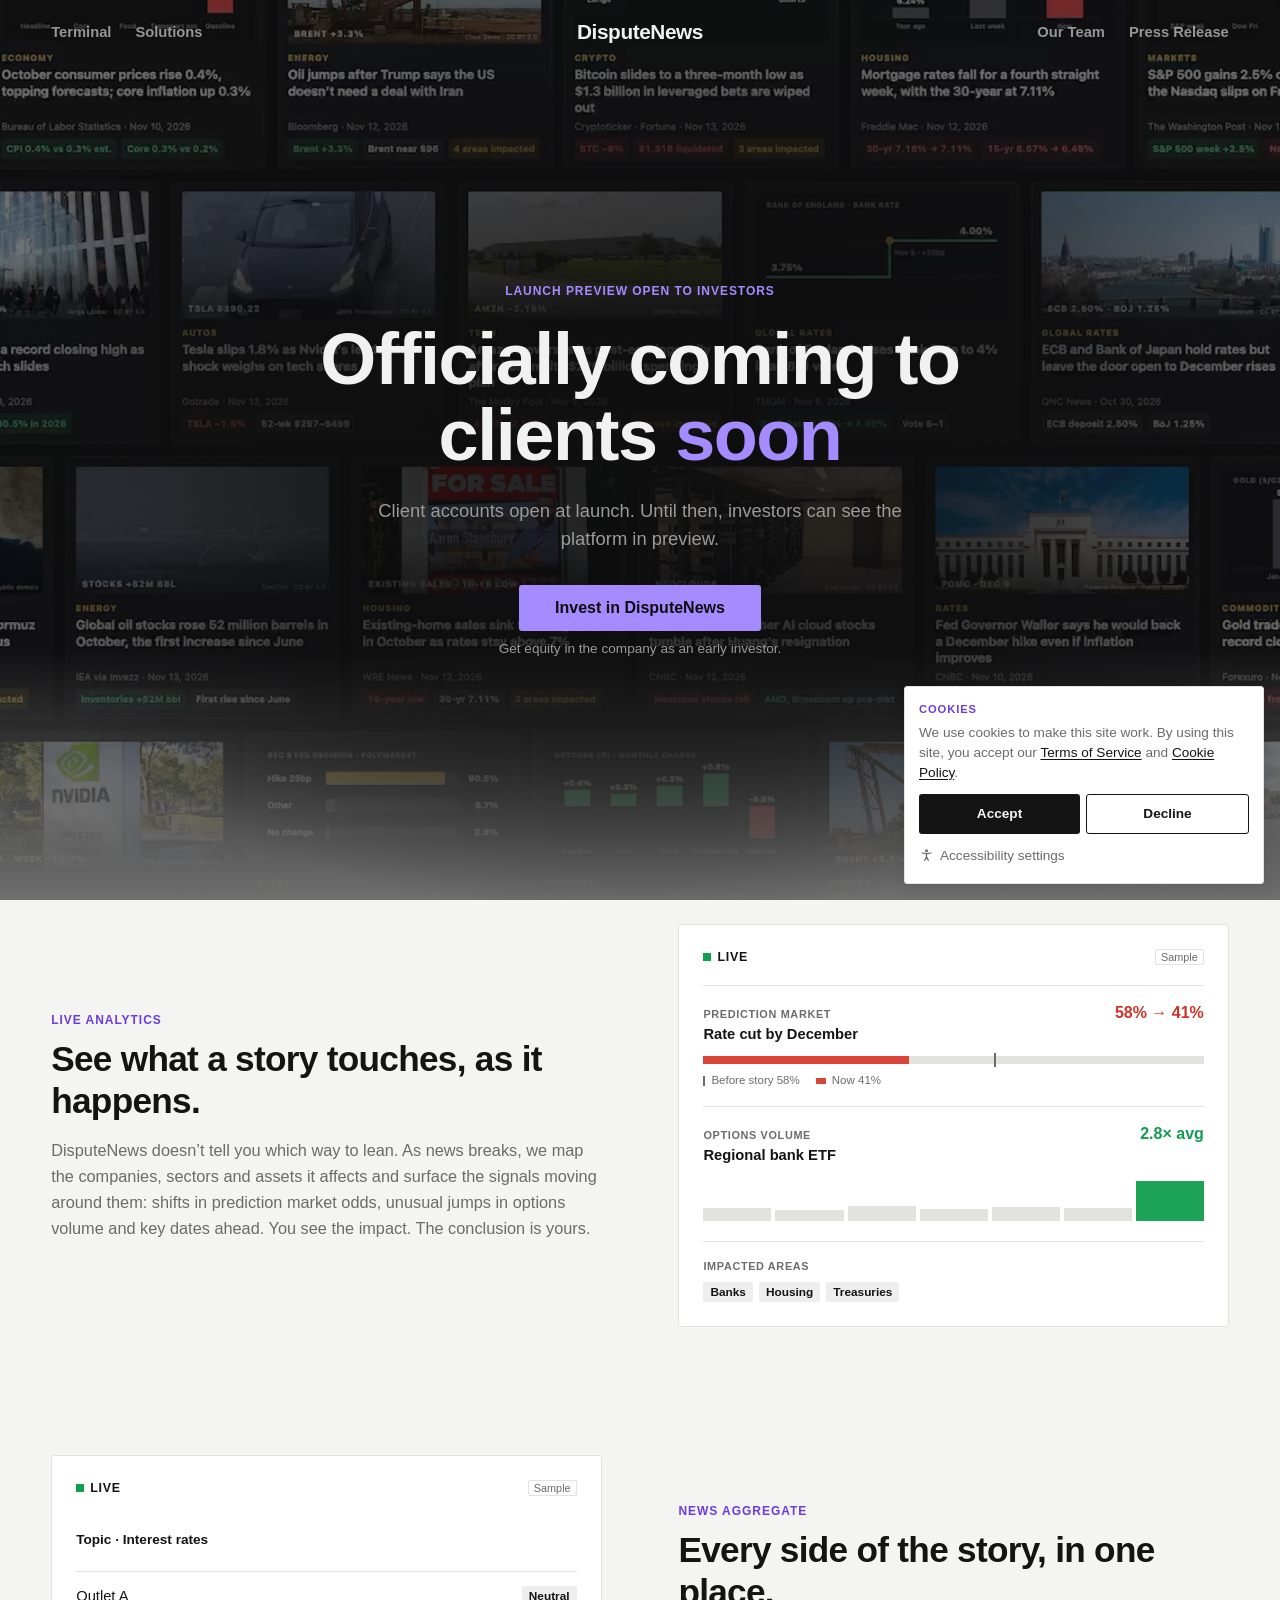
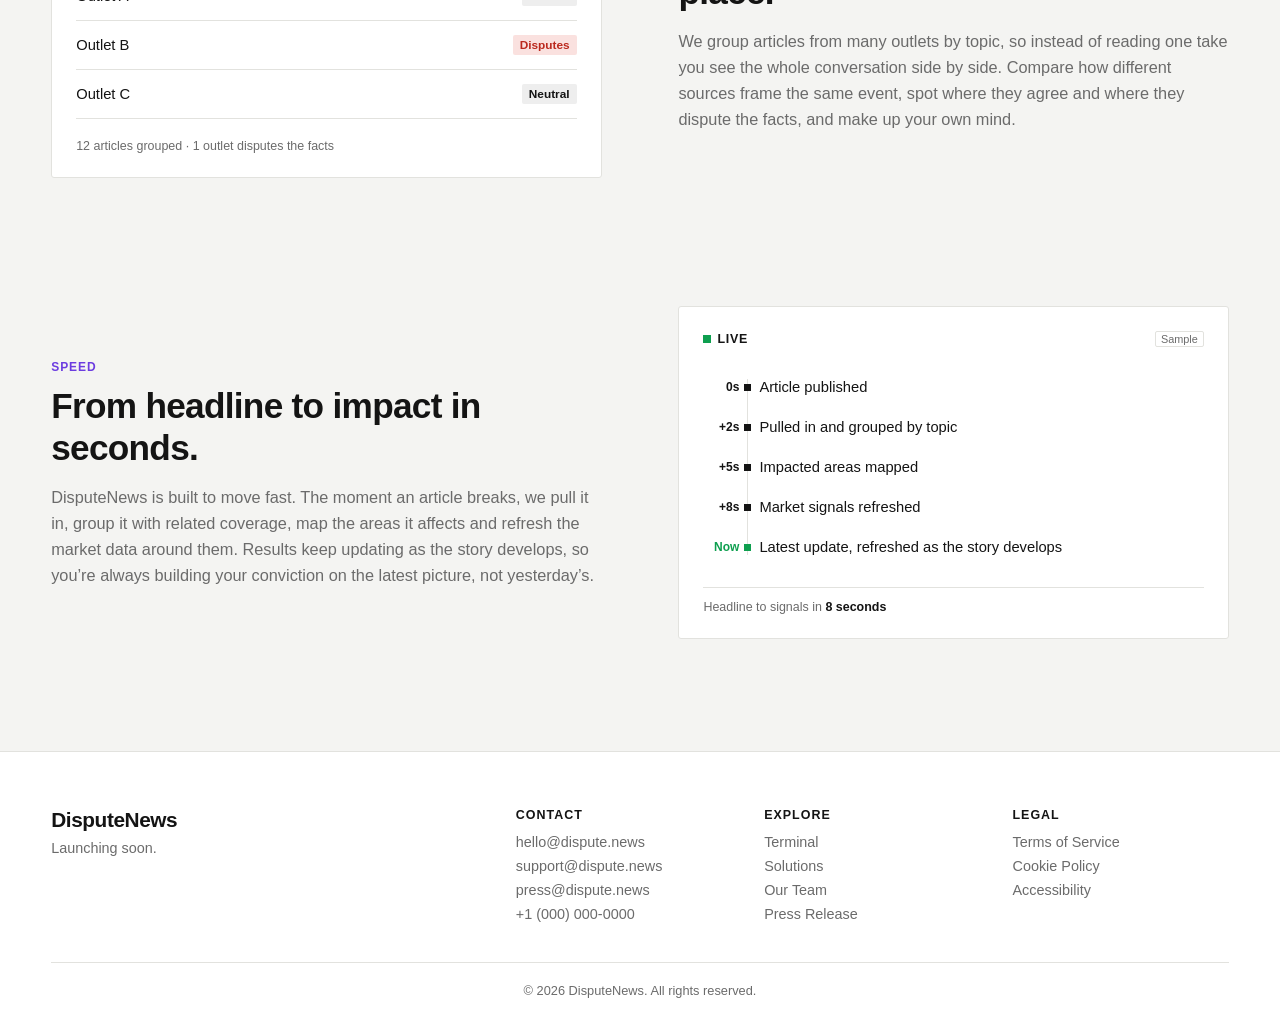
==== commit cf744378: "dispute.news domain, less repetition and purple on press pages, team profiles, balanced solutions Co" ====
--- a/index.html
+++ b/index.html
@@ -145,9 +145,9 @@
       <div class="footer-col">
         <h2 class="footer-heading">Contact</h2>
         <ul class="footer-list">
-          <li><a href="mailto:hello@disputenews.com">hello@disputenews.com</a></li>
-          <li><a href="mailto:support@disputenews.com">support@disputenews.com</a></li>
-          <li><a href="mailto:press@disputenews.com">press@disputenews.com</a></li>
+          <li><a href="mailto:hello@dispute.news">hello@dispute.news</a></li>
+          <li><a href="mailto:support@dispute.news">support@dispute.news</a></li>
+          <li><a href="mailto:press@dispute.news">press@dispute.news</a></li>
           <li><a href="tel:+10000000000">+1 (000) 000-0000</a></li>
         </ul>
       </div>
--- a/css/style.css
+++ b/css/style.css
@@ -91,6 +91,7 @@
   text-decoration: none;
 }
 
+
 .header-nav {
   display: flex;
   gap: 24px;
@@ -668,7 +669,9 @@
 }
 
 .legal a {
-  color: var(--brand);
+  color: var(--text);
+  text-decoration: underline;
+  text-underline-offset: 2px;
 }
 
 .legal-updated {
@@ -704,8 +707,7 @@
 }
 
 .team-intro p,
-.team-outcome p,
-.person p {
+.team-outcome p {
   margin: 0;
   line-height: 1.6;
   color: var(--muted);
@@ -715,24 +717,29 @@
   font-size: 1.05rem;
 }
 
-.team-grid {
+/* Team profiles: full-width rows, founder first and largest */
+.profile {
   display: grid;
-  grid-template-columns: 1fr 1fr;
-  gap: 16px;
-  margin: 48px 0;
-}
-
-.person {
-  padding: 20px;
-  display: grid;
-  gap: 14px;
-  align-content: start;
-}
-
-.person-head {
-  display: flex;
-  align-items: center;
-  gap: 12px;
+  grid-template-columns: minmax(220px, 1fr) 2fr;
+  gap: clamp(24px, 5vw, 72px);
+  padding: 40px 0;
+  border-top: 1px solid var(--line);
+}
+
+.profile-founder {
+  margin-top: 56px;
+}
+
+.profile-advisor {
+  margin-bottom: 48px;
+  border-bottom: 1px solid var(--line);
+}
+
+.profile-side {
+  display: flex;
+  flex-direction: column;
+  align-items: flex-start;
+  gap: 6px;
 }
 
 .avatar {
@@ -741,20 +748,79 @@
   flex: none;
   display: grid;
   place-items: center;
+  margin-bottom: 10px;
   border-radius: var(--r);
   background: color-mix(in srgb, var(--text) 8%, transparent);
   font-weight: 700;
   color: var(--muted);
 }
 
-.person-name {
-  margin: 0;
-  font-size: 1.1rem;
-}
-
-.person-role {
-  margin: 2px 0 0 !important;
-  font-size: 0.82rem;
+.avatar-lg {
+  width: 72px;
+  height: 72px;
+  font-size: 1.3rem;
+}
+
+.profile-label {
+  font-size: 0.72rem;
+  font-weight: 800;
+  letter-spacing: 0.08em;
+  text-transform: uppercase;
+  color: var(--muted);
+}
+
+.profile-name {
+  margin: 0;
+  font-size: clamp(1.4rem, 2.6vw, 1.9rem);
+  letter-spacing: -0.01em;
+  line-height: 1.15;
+}
+
+.profile-advisor .profile-name {
+  font-size: clamp(1.2rem, 2vw, 1.45rem);
+}
+
+.profile-role {
+  margin: 0;
+  font-size: 0.9rem;
+  color: var(--muted);
+}
+
+.profile-body {
+  max-width: 760px;
+}
+
+.profile-body > p {
+  margin: 0 0 14px;
+  font-size: 1.02rem;
+  line-height: 1.65;
+  color: var(--muted);
+}
+
+.profile-founder .profile-body > p:first-child {
+  color: var(--text);
+  font-size: 1.12rem;
+}
+
+.profile-focus {
+  list-style: none;
+  display: grid;
+  grid-template-columns: repeat(auto-fit, minmax(180px, 1fr));
+  gap: 0 24px;
+  margin: 22px 0 0;
+  padding: 0;
+}
+
+.profile-focus li {
+  display: grid;
+  gap: 4px;
+  padding: 12px 0;
+  border-top: 1px solid var(--line);
+  font-size: 0.9rem;
+}
+
+.profile-focus span {
+  color: var(--muted);
 }
 
 .team-outcome {
@@ -777,11 +843,16 @@
   padding: calc(var(--header-h) + 64px) var(--gutter) 112px;
 }
 
+/* Four cards: 2 x 2 on most screens, one row of 4 on very wide ones (never 3 + 1) */
 .solution-grid {
   display: grid;
-  grid-template-columns: repeat(auto-fit, minmax(340px, 1fr));
+  grid-template-columns: repeat(2, 1fr);
   gap: 16px;
   margin: 48px 0;
+}
+
+@media (min-width: 1700px) {
+  .solution-grid { grid-template-columns: repeat(4, 1fr); }
 }
 
 .solution {
@@ -1020,7 +1091,7 @@
   font-weight: 800;
   letter-spacing: 0.06em;
   text-transform: uppercase;
-  color: var(--brand);
+  color: var(--muted);
 }
 
 .release-link {
@@ -1106,9 +1177,9 @@
 .release-quote {
   margin: 28px 0;
   padding: 14px 18px;
-  border-left: 3px solid var(--brand);
+  border-left: 3px solid var(--line);
   border-radius: 0 var(--r) var(--r) 0;
-  background: color-mix(in srgb, var(--brand) 8%, var(--surface));
+  background: var(--surface);
 }
 
 .release-quote p {
@@ -1530,9 +1601,13 @@
   .feature-flip .feature-copy {
     order: 0;
   }
-  .team-grid,
+  .profile,
   .solution-grid {
     grid-template-columns: 1fr;
+  }
+  .profile {
+    gap: 18px;
+    padding: 32px 0;
   }
   .footer-brand {
     grid-column: 1 / -1;
